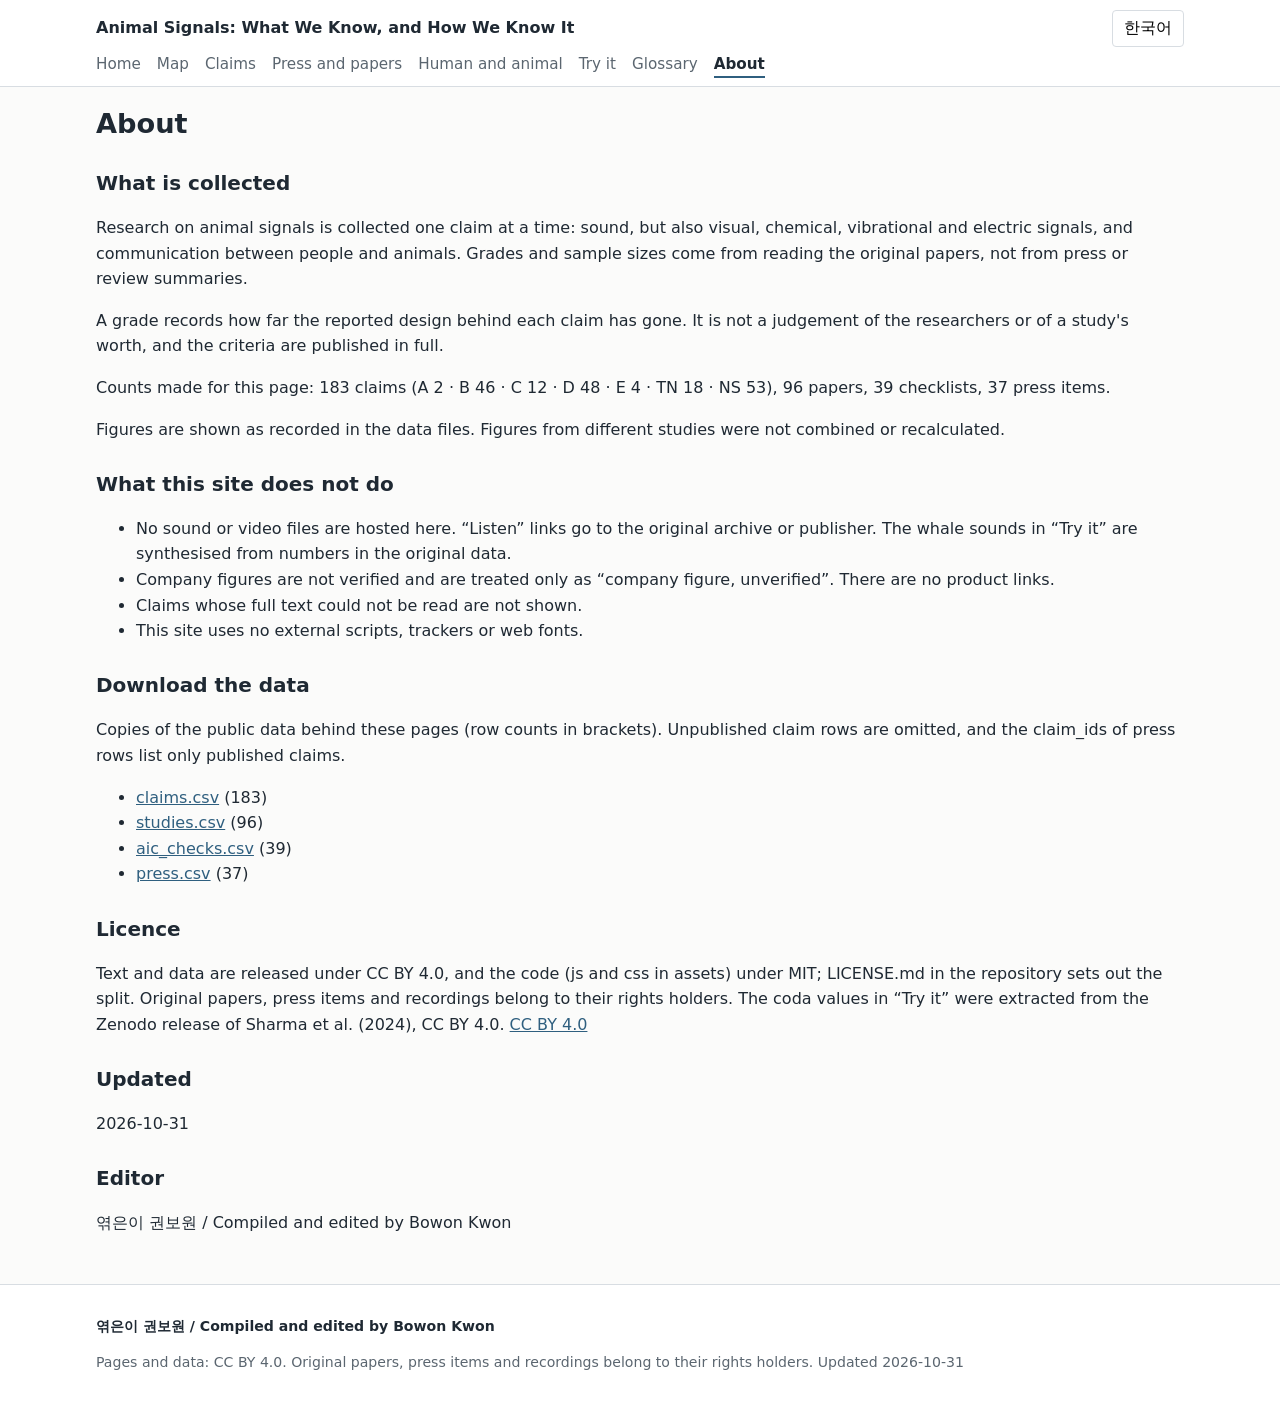
==== about.html @ 8795eed0 "Korean title: 동물의 신호, 어디까지 알았나 Co-Authored-By: Claude Fable 5.1 <noreply@anthropic.com>" ====
<!DOCTYPE html>
<html lang="ko" class="lang-ko">
<head>
<meta charset="utf-8">
<meta name="viewport" content="width=device-width, initial-scale=1">
<title>소개 / About | 동물의 신호, 어디까지 알았나</title>
<link rel="stylesheet" href="assets/site.css">
<script>(function(){var l;try{l=localStorage.getItem("as-lang")}catch(e){}if(l!=="ko"&&l!=="en"){l=(navigator.language||"").toLowerCase().indexOf("ko")===0?"ko":"en"}var d=document.documentElement;d.className="lang-"+l;d.lang=l;})();</script>

</head>
<body>
<header class="top">
<div class="wrap toprow">
<a class="brand" href="index.html"><span class="ko" lang="ko">동물의 신호, 어디까지 알았나</span><span class="en" lang="en">Animal Signals: What We Know, and How We Know It</span></a>
<button type="button" id="langbtn" class="langbtn" aria-label="Language / 언어"><span class="ko" lang="en">English</span><span class="en" lang="ko">한국어</span></button>
</div>
<nav class="wrap nav" aria-label="Site"><a href="index.html"><span class="ko" lang="ko">처음</span><span class="en" lang="en">Home</span></a><a href="map.html"><span class="ko" lang="ko">지도</span><span class="en" lang="en">Map</span></a><a href="claims.html"><span class="ko" lang="ko">주장 카드</span><span class="en" lang="en">Claims</span></a><a href="press.html"><span class="ko" lang="ko">보도와 논문, 나란히</span><span class="en" lang="en">Press and papers</span></a><a href="aic.html"><span class="ko" lang="ko">사람과 동물</span><span class="en" lang="en">Human and animal</span></a><a href="try.html"><span class="ko" lang="ko">직접 해 보기</span><span class="en" lang="en">Try it</span></a><a href="glossary.html"><span class="ko" lang="ko">용어</span><span class="en" lang="en">Glossary</span></a><a href="about.html" aria-current="page"><span class="ko" lang="ko">소개</span><span class="en" lang="en">About</span></a></nav>
</header>
<main class="wrap">
<h1><span class="ko" lang="ko">소개</span><span class="en" lang="en">About</span></h1>
<section><h2><span class="ko" lang="ko">무엇을 모았나</span><span class="en" lang="en">What is collected</span></h2>
<p><span class="ko" lang="ko">동물의 신호에 관한 연구를 주장 하나씩 나누어 모았다. 소리만이 아니라 시각, 화학, 진동, 전기 신호와 사람과 동물 사이의 소통도 다룬다. 등급과 표본 수는 원 논문을 읽고 매겼고, 보도나 리뷰의 요약으로 매기지 않았다.</span><span class="en" lang="en">Research on animal signals is collected one claim at a time: sound, but also visual, chemical, vibrational and electric signals, and communication between people and animals. Grades and sample sizes come from reading the original papers, not from press or review summaries.</span></p>
<p><span class="ko" lang="ko">등급은 주장마다 보고된 설계가 어디까지 왔는지를 적은 좌표다. 연구자나 연구의 가치에 대한 판단이 아니며, 매긴 기준은 전부 공개되어 있다.</span><span class="en" lang="en">A grade records how far the reported design behind each claim has gone. It is not a judgement of the researchers or of a study&#x27;s worth, and the criteria are published in full.</span></p>
<p><span class="ko" lang="ko">이 화면의 집계: 주장 183건(A 2 · B 46 · C 12 · D 48 · E 4 · TN 18 · NS 53), 문헌 96건, 점검표 39건, 보도 37건.</span><span class="en" lang="en">Counts made for this page: 183 claims (A 2 · B 46 · C 12 · D 48 · E 4 · TN 18 · NS 53), 96 papers, 39 checklists, 37 press items.</span></p>
<p><span class="ko" lang="ko">수치는 데이터 파일의 값을 그대로 보인다. 연구마다 다른 수치를 서로 합하거나 다시 계산하지 않았다.</span><span class="en" lang="en">Figures are shown as recorded in the data files. Figures from different studies were not combined or recalculated.</span></p></section>
<section><h2><span class="ko" lang="ko">하지 않은 것</span><span class="en" lang="en">What this site does not do</span></h2>
<ul>
<li><span class="ko" lang="ko">소리·영상 파일을 이 사이트에 올리지 않는다. 「들어 보기」는 원 아카이브나 출판사 페이지로 가는 링크다. 「직접 해 보기」의 고래 소리는 원 데이터의 수치로 만든 합성음이다.</span><span class="en" lang="en">No sound or video files are hosted here. “Listen” links go to the original archive or publisher. The whale sounds in “Try it” are synthesised from numbers in the original data.</span></li>
<li><span class="ko" lang="ko">회사가 발표한 수치는 검증하지 않았고, 「회사 발표, 미검증」으로만 다룬다. 제품 구매 링크를 두지 않는다.</span><span class="en" lang="en">Company figures are not verified and are treated only as “company figure, unverified”. There are no product links.</span></li>
<li><span class="ko" lang="ko">원문 본문을 읽지 못한 주장은 싣지 않았다.</span><span class="en" lang="en">Claims whose full text could not be read are not shown.</span></li>
<li><span class="ko" lang="ko">이 사이트는 외부 스크립트, 추적기, 외부 글꼴을 쓰지 않는다.</span><span class="en" lang="en">This site uses no external scripts, trackers or web fonts.</span></li>
</ul></section>
<section><h2><span class="ko" lang="ko">데이터 내려받기</span><span class="en" lang="en">Download the data</span></h2>
<p><span class="ko" lang="ko">화면을 만든 공개 데이터 사본이다(괄호 안은 행 수). 칸의 뜻은 용어 페이지와 같다. 공개하지 않은 주장 행은 빠져 있고, 보도 행의 짝(claim_ids)도 공개된 주장만 담는다.</span><span class="en" lang="en">Copies of the public data behind these pages (row counts in brackets). Unpublished claim rows are omitted, and the claim_ids of press rows list only published claims.</span></p>
<ul><li><a href="data/claims.csv" download>claims.csv</a> (183)</li><li><a href="data/studies.csv" download>studies.csv</a> (96)</li><li><a href="data/aic_checks.csv" download>aic_checks.csv</a> (39)</li><li><a href="data/press.csv" download>press.csv</a> (37)</li></ul></section>
<section><h2><span class="ko" lang="ko">라이선스</span><span class="en" lang="en">Licence</span></h2>
<p><span class="ko" lang="ko">글과 데이터는 CC BY 4.0, 코드(assets 의 js·css)는 MIT 로 공개한다. 구분은 저장소의 LICENSE.md 에 있다. 원 논문, 보도, 녹음의 권리는 각 권리자에게 있다. 「직접 해 보기」의 코다 데이터는 Sharma et al. (2024) 의 Zenodo 공개본(CC BY 4.0)에서 대표값을 추린 것이다.</span><span class="en" lang="en">Text and data are released under CC BY 4.0, and the code (js and css in assets) under MIT; LICENSE.md in the repository sets out the split. Original papers, press items and recordings belong to their rights holders. The coda values in “Try it” were extracted from the Zenodo release of Sharma et al. (2024), CC BY 4.0.</span>
<a href="https://creativecommons.org/licenses/by/4.0/" rel="noopener">CC BY 4.0</a></p></section>
<section><h2><span class="ko" lang="ko">갱신일</span><span class="en" lang="en">Updated</span></h2><p>2026-10-31</p></section>
<section><h2><span class="ko" lang="ko">엮은이</span><span class="en" lang="en">Editor</span></h2><p>엮은이 권보원 / Compiled and edited by Bowon Kwon</p></section>
</main>
<footer class="foot">
<div class="wrap">
<p class="credit">엮은이 권보원 / Compiled and edited by Bowon Kwon</p>
<p><span class="ko" lang="ko">화면과 데이터: CC BY 4.0. 원 논문·보도·녹음의 권리는 각 권리자에게 있다.</span><span class="en" lang="en">Pages and data: CC BY 4.0. Original papers, press items and recordings belong to their rights holders.</span>
<span class="ko" lang="ko">갱신일</span><span class="en" lang="en">Updated</span> 2026-10-31</p>
</div>
</footer>
<script src="assets/site.js"></script>
</body>
</html>
---- assets/site.css ----
:root{--ink:#1f2933;--muted:#5b6670;--line:#d8dde2;--bg:#fbfbfa;--card:#fff;--accent:#2f5f7f;
--gA:#1d4f73;--gB:#3c7aa6;--gC:#7fb0d3;--gD:#b9d5ea;--gE:#e6eff6;--gTN:#5f6368;--gNS:#d6d6d6}
*{box-sizing:border-box}
html{font-size:16px}
body{margin:0;color:var(--ink);background:var(--bg);line-height:1.6;
font-family:system-ui,-apple-system,"Segoe UI","Apple SD Gothic Neo","Malgun Gothic","Noto Sans KR","Noto Sans CJK KR",sans-serif;word-break:keep-all;overflow-wrap:anywhere}
html.lang-ko .en,html.lang-en .ko{display:none!important}
[hidden]{display:none!important}
.wrap{max-width:1120px;margin:0 auto;padding:0 1rem}
a{color:var(--accent)}
h1{font-size:1.7rem;line-height:1.3;margin:1.2rem 0 .6rem}
h2{font-size:1.25rem;margin:1.6rem 0 .5rem}
h3{font-size:1.05rem}
.top{background:#fff;border-bottom:1px solid var(--line)}
.toprow{display:flex;justify-content:space-between;align-items:center;gap:1rem;padding-top:.6rem}
.brand{font-weight:700;text-decoration:none;color:var(--ink)}
.langbtn{border:1px solid var(--line);background:#fff;border-radius:4px;padding:.3rem .7rem;cursor:pointer;font:inherit}
.nav{display:flex;flex-wrap:wrap;gap:.2rem 1rem;padding-bottom:.5rem;padding-top:.3rem}
.nav a{text-decoration:none;color:var(--muted);font-size:.95rem}
.nav a[aria-current=page]{color:var(--ink);font-weight:700;border-bottom:2px solid var(--accent)}
.lead{font-size:1.08rem}
.small{font-size:.88rem;color:var(--muted)}
.foot{border-top:1px solid var(--line);margin-top:3rem;padding:1rem 0;font-size:.88rem;color:var(--muted);background:#fff}
.credit{font-weight:600;color:var(--ink)}
.badge{display:inline-block;min-width:2.1em;text-align:center;font-weight:700;border-radius:3px;padding:0 .35em;font-size:.9rem;border:1px solid rgba(0,0,0,.15)}
.g-A{background:var(--gA);color:#fff}.g-B{background:var(--gB);color:#fff}.g-C{background:var(--gC);color:#102a3a}
.g-D{background:var(--gD);color:#102a3a}.g-E{background:var(--gE);color:#102a3a}
.g-TN{background:var(--gTN);color:#fff}
.g-NS{background:repeating-linear-gradient(135deg,#e4e4e4 0 5px,#cfcfcf 5px 10px);color:#222}
.gradeline{display:inline}
.gradelist{list-style:none;padding:0}.gradelist li{margin:.25rem 0}
.grid{display:grid;grid-template-columns:repeat(auto-fill,minmax(260px,1fr));gap:1rem}
.card{background:var(--card);border:1px solid var(--line);border-radius:6px;padding:.9rem 1rem;margin:0 0 1rem}
.chcard h2{margin:.1rem 0 .3rem;font-size:1.15rem}
.chcard .sep{display:inline-block;font-size:.8rem;border:1px solid var(--line);border-radius:3px;padding:0 .4rem;margin:0 0 .3rem}
.blurb{font-size:.92rem}
.rep{border-top:1px dashed var(--line);margin-top:.6rem;padding-top:.4rem;font-size:.92rem}
.rep p{margin:.25rem 0}
.bar{display:flex;height:12px;border:1px solid var(--line);border-radius:2px;overflow:hidden;background:#fff}
.bar .seg{display:block;height:100%}
.legend{font-size:.8rem;color:var(--muted);margin:.2rem 0}
.tablewrap{overflow-x:auto}
table.map{border-collapse:collapse;min-width:900px;font-size:.88rem}
.map th,.map td{border:1px solid var(--line);padding:.35rem;text-align:center}
.map th[scope=row]{text-align:left;white-space:nowrap;background:#fff}
.map thead th{background:#fff;font-weight:600}
.cell a{display:block;text-decoration:none;color:inherit}
.cell .cg{font-weight:700}
.cell.empty{background:#fff;color:#9aa3ab;font-size:.75rem;border-style:dotted}
.maplegend{list-style:none;padding:0;display:flex;flex-wrap:wrap;gap:.3rem 1.2rem;font-size:.85rem}
.cell-sw{display:inline-block;min-width:1.8em;text-align:center;border:1px solid var(--line);font-weight:700}
.cell-sw.empty{border-style:dotted;height:1.1em;vertical-align:middle}
.filters{display:flex;flex-wrap:wrap;gap:.5rem 1rem;background:#fff;border:1px solid var(--line);border-radius:6px;padding:.6rem .8rem;margin:.8rem 0}
.filters label{font-size:.88rem;display:flex;flex-direction:column}
.filters select,.filters input{font:inherit;font-size:.9rem;padding:.2rem;max-width:16rem}
.claim .meta,.aic .meta{font-size:.82rem;color:var(--muted);margin:0}
.cid{font-family:ui-monospace,Consolas,monospace}
.species{margin:.2rem 0}
.signal{margin:.1rem 0;font-size:.92rem}
.claimtext{margin:.5rem 0;font-size:1.05rem;line-height:1.5}
.cols{display:grid;grid-template-columns:1fr 1fr;gap:1rem}
.cols h4{margin:.4rem 0 .2rem;font-size:.95rem}
.cols ul{margin:.2rem 0;padding-left:1.1rem}
.facts{font-size:.9rem}
.raw{font-family:ui-monospace,Consolas,monospace;font-size:.85rem}
details{margin-top:.5rem;border-top:1px solid var(--line);padding-top:.4rem}
summary{cursor:pointer;color:var(--accent);font-size:.92rem}
.flag{display:inline-block;font-size:.78rem;border:1px solid var(--muted);border-radius:3px;padding:0 .35rem;font-family:ui-monospace,Consolas,monospace}
.flags,.refs{padding-left:1.1rem}
.role{font-size:.8rem;border:1px solid var(--line);border-radius:3px;padding:0 .3rem}
.note{font-size:.9rem;background:#f4f6f8;border-left:3px solid var(--line);padding:.3rem .6rem;margin:.3rem 0}
.sens{border-left:3px solid var(--gC);padding-left:.5rem}
.prow{display:grid;grid-template-columns:1fr 1fr 1fr;gap:1rem;background:#fff;border:1px solid var(--line);border-radius:6px;padding:.8rem 1rem;margin:0 0 1rem}
.prow h3{margin:0 0 .3rem}
.sentence{font-size:1.02rem;margin:.2rem 0;font-weight:600}
.tr{margin:.2rem 0}
.mid,.gaps{padding-left:1.1rem;margin:.2rem 0}
.mid li{margin-bottom:.5rem}
table.check{border-collapse:collapse;width:100%;font-size:.9rem}
.check th,.check td{border-top:1px solid var(--line);padding:.3rem .4rem;text-align:left;vertical-align:top}
.check th{font-weight:500;width:50%}
.check td.v{white-space:nowrap;width:9rem}
.sym{display:inline-block;width:1.2em;text-align:center;font-weight:700}
.aiclegend{list-style:none;padding:0;display:flex;flex-wrap:wrap;gap:.3rem 1.2rem;font-size:.88rem}
.gloss dt{font-weight:700;margin-top:.8rem}
.gloss dd{margin:.2rem 0 0 0}
.steps li{margin:.4rem 0}
.tryblock{background:#fff;border:1px solid var(--line);border-radius:6px;padding:.8rem 1rem;margin:.8rem 0}
.controls{display:flex;flex-wrap:wrap;gap:.5rem 1rem;align-items:center}
.controls button{font:inherit;padding:.3rem .8rem;border:1px solid var(--accent);background:#fff;color:var(--accent);border-radius:4px;cursor:pointer}
.controls button:disabled{opacity:.5;cursor:default}
canvas.kde,canvas.spec{width:100%;height:auto;border:1px solid var(--line);background:#fff}
.codasvg{width:100%;height:60px;border:1px solid var(--line);background:#fff}
.pending{color:var(--muted);border:1px dashed var(--line);padding:.8rem;border-radius:4px}
.credit2{font-size:.88rem}
.none{color:var(--muted)}
@media (max-width:760px){.cols,.prow{grid-template-columns:1fr}h1{font-size:1.4rem}}
@media print{.nav,.langbtn,.filters,.controls,#ccount,#pcount{display:none!important}
body{background:#fff}.card,.prow{break-inside:avoid;border-color:#999}
details>*{display:block}a{color:inherit}
.g-A,.g-B,.g-C,.g-D,.g-E,.g-TN,.g-NS{-webkit-print-color-adjust:exact;print-color-adjust:exact}}
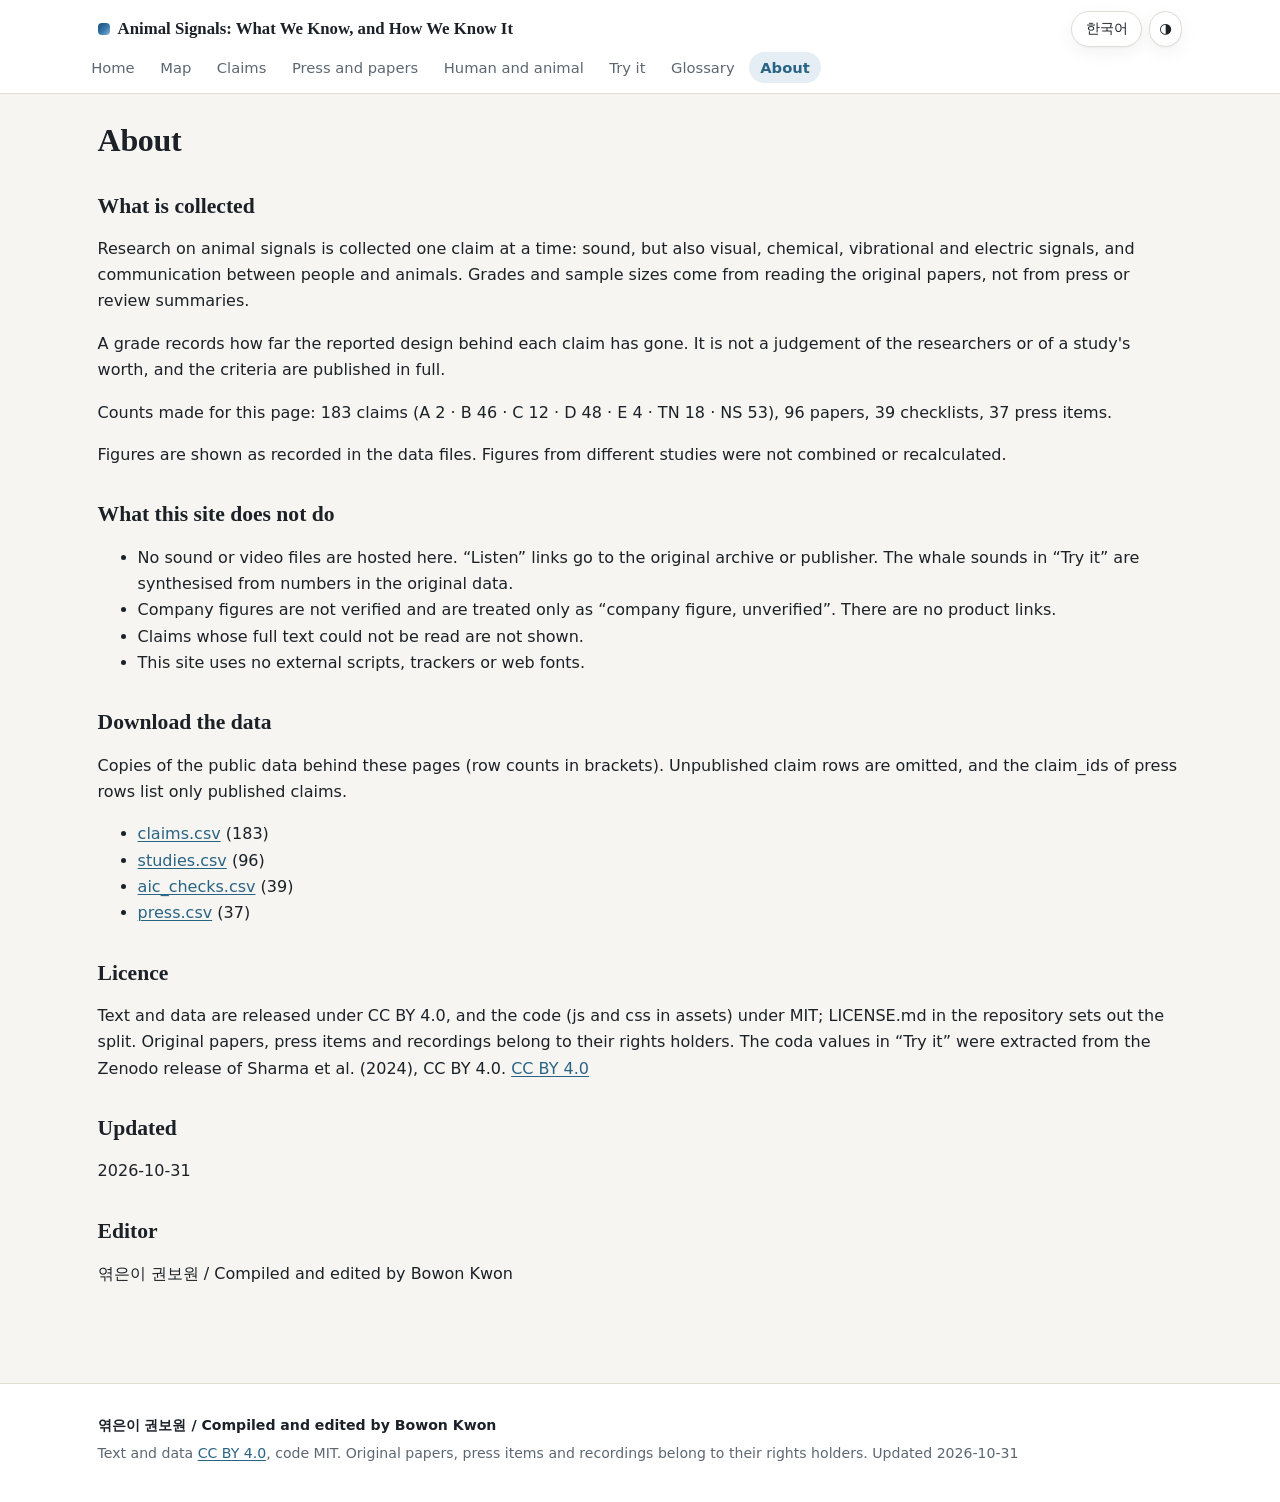
==== commit cfb14173: "Visual refresh: hero stats, sticky header, theme toggle, quieter map Serif display headings, grade-c" ====
--- a/about.html
+++ b/about.html
@@ -5,14 +5,15 @@
 <meta name="viewport" content="width=device-width, initial-scale=1">
 <title>소개 / About | 동물의 신호, 어디까지 알았나</title>
 <link rel="stylesheet" href="assets/site.css">
-<script>(function(){var l;try{l=localStorage.getItem("as-lang")}catch(e){}if(l!=="ko"&&l!=="en"){l=(navigator.language||"").toLowerCase().indexOf("ko")===0?"ko":"en"}var d=document.documentElement;d.className="lang-"+l;d.lang=l;})();</script>
+<script>(function(){var th;try{th=localStorage.getItem("as-theme")}catch(e){}if(th==="light"||th==="dark"){document.documentElement.setAttribute("data-theme",th)}var l;try{l=localStorage.getItem("as-lang")}catch(e){}if(l!=="ko"&&l!=="en"){l=(navigator.language||"").toLowerCase().indexOf("ko")===0?"ko":"en"}var d=document.documentElement;d.className="lang-"+l;d.lang=l;})();</script>
 
 </head>
 <body>
 <header class="top">
 <div class="wrap toprow">
 <a class="brand" href="index.html"><span class="ko" lang="ko">동물의 신호, 어디까지 알았나</span><span class="en" lang="en">Animal Signals: What We Know, and How We Know It</span></a>
-<button type="button" id="langbtn" class="langbtn" aria-label="Language / 언어"><span class="ko" lang="en">English</span><span class="en" lang="ko">한국어</span></button>
+<div class="btns"><button type="button" id="langbtn" class="langbtn" aria-label="Language / 언어"><span class="ko" lang="en">English</span><span class="en" lang="ko">한국어</span></button>
+<button type="button" id="themebtn" class="langbtn themebtn" aria-label="밝게/어둡게 / Light or dark" title="밝게/어둡게 · Light/dark">&#9681;</button></div>
 </div>
 <nav class="wrap nav" aria-label="Site"><a href="index.html"><span class="ko" lang="ko">처음</span><span class="en" lang="en">Home</span></a><a href="map.html"><span class="ko" lang="ko">지도</span><span class="en" lang="en">Map</span></a><a href="claims.html"><span class="ko" lang="ko">주장 카드</span><span class="en" lang="en">Claims</span></a><a href="press.html"><span class="ko" lang="ko">보도와 논문, 나란히</span><span class="en" lang="en">Press and papers</span></a><a href="aic.html"><span class="ko" lang="ko">사람과 동물</span><span class="en" lang="en">Human and animal</span></a><a href="try.html"><span class="ko" lang="ko">직접 해 보기</span><span class="en" lang="en">Try it</span></a><a href="glossary.html"><span class="ko" lang="ko">용어</span><span class="en" lang="en">Glossary</span></a><a href="about.html" aria-current="page"><span class="ko" lang="ko">소개</span><span class="en" lang="en">About</span></a></nav>
 </header>
@@ -42,7 +43,7 @@
 <footer class="foot">
 <div class="wrap">
 <p class="credit">엮은이 권보원 / Compiled and edited by Bowon Kwon</p>
-<p><span class="ko" lang="ko">화면과 데이터: CC BY 4.0. 원 논문·보도·녹음의 권리는 각 권리자에게 있다.</span><span class="en" lang="en">Pages and data: CC BY 4.0. Original papers, press items and recordings belong to their rights holders.</span>
+<p><span class="ko" lang="ko">글과 데이터 <a href="https://creativecommons.org/licenses/by/4.0/" rel="noopener">CC BY 4.0</a>, 코드 MIT. 원 논문·보도·녹음의 권리는 각 권리자에게 있다.</span><span class="en" lang="en">Text and data <a href="https://creativecommons.org/licenses/by/4.0/" rel="noopener">CC BY 4.0</a>, code MIT. Original papers, press items and recordings belong to their rights holders.</span>
 <span class="ko" lang="ko">갱신일</span><span class="en" lang="en">Updated</span> 2026-10-31</p>
 </div>
 </footer>
--- a/assets/site.css
+++ b/assets/site.css
@@ -1,101 +1,150 @@
-:root{--ink:#1f2933;--muted:#5b6670;--line:#d8dde2;--bg:#fbfbfa;--card:#fff;--accent:#2f5f7f;
---gA:#1d4f73;--gB:#3c7aa6;--gC:#7fb0d3;--gD:#b9d5ea;--gE:#e6eff6;--gTN:#5f6368;--gNS:#d6d6d6}
+:root{--bg:#f6f5f1;--bg2:#edebe5;--card:#ffffff;--ink:#1b2127;--muted:#5d6771;--faint:#9aa3ab;--line:#e0ddd5;--line2:#ebe8e1;
+--accent:#2a6485;--accent-tint:#e4eef4;--warm:#b07a3a;
+--gA:#1b4b74;--gB:#3878ad;--gC:#8dbbd8;--gD:#c9dded;--gE:#eaf1f7;--gTN:#596069;--gNS:#d9d9d9;
+--radius:12px;--shadow:0 1px 2px rgba(20,24,30,.04),0 6px 18px rgba(20,24,30,.05);--shadow2:0 2px 4px rgba(20,24,30,.06),0 12px 28px rgba(20,24,30,.09);
+--display:"Noto Serif KR","Source Serif 4",Georgia,"Times New Roman",serif}
+@media (prefers-color-scheme:dark){:root:not([data-theme=light]){--bg:#1a1c1f;--bg2:#222427;--card:#232529;--ink:#eae8e3;--muted:#b0aea8;--faint:#7c7f84;--line:#34373d;--line2:#2c2f34;
+--accent:#7fa8cf;--accent-tint:#263644;--warm:#d1a35f;--gC:#4f86ad;--gD:#2f5876;--gE:#2a3a48;--gTN:#8a9099;--gNS:#4a4d52;
+--shadow:0 1px 2px rgba(0,0,0,.3),0 6px 18px rgba(0,0,0,.25);--shadow2:0 2px 4px rgba(0,0,0,.35),0 12px 28px rgba(0,0,0,.4)}
+.g-C,.g-D,.g-E{color:#eef3f8!important}.g-NS{background:repeating-linear-gradient(135deg,#4a4d52 0 5px,#3a3d42 5px 10px)!important;color:#eae8e3!important}
+.cell.g-C,.cell.g-D,.cell.g-E{color:#eef3f8}}
+:root[data-theme=dark]{--bg:#1a1c1f;--bg2:#222427;--card:#232529;--ink:#eae8e3;--muted:#b0aea8;--faint:#7c7f84;--line:#34373d;--line2:#2c2f34;
+--accent:#7fa8cf;--accent-tint:#263644;--warm:#d1a35f;--gC:#4f86ad;--gD:#2f5876;--gE:#2a3a48;--gTN:#8a9099;--gNS:#4a4d52;
+--shadow:0 1px 2px rgba(0,0,0,.3),0 6px 18px rgba(0,0,0,.25);--shadow2:0 2px 4px rgba(0,0,0,.35),0 12px 28px rgba(0,0,0,.4)}
+[data-theme=dark] .g-C,[data-theme=dark] .g-D,[data-theme=dark] .g-E{color:#eef3f8!important}[data-theme=dark] .g-NS{background:repeating-linear-gradient(135deg,#4a4d52 0 5px,#3a3d42 5px 10px)!important;color:#eae8e3!important}
+[data-theme=dark] .cell.g-C,[data-theme=dark] .cell.g-D,[data-theme=dark] .cell.g-E{color:#eef3f8}
 *{box-sizing:border-box}
-html{font-size:16px}
-body{margin:0;color:var(--ink);background:var(--bg);line-height:1.6;
-font-family:system-ui,-apple-system,"Segoe UI","Apple SD Gothic Neo","Malgun Gothic","Noto Sans KR","Noto Sans CJK KR",sans-serif;word-break:keep-all;overflow-wrap:anywhere}
+html{font-size:16px;scroll-behavior:smooth}
+body{margin:0;color:var(--ink);background:var(--bg);line-height:1.65;
+font-family:system-ui,-apple-system,"Segoe UI","Apple SD Gothic Neo","Malgun Gothic","Noto Sans KR","Noto Sans CJK KR",sans-serif;word-break:keep-all;overflow-wrap:anywhere;-webkit-font-smoothing:antialiased}
 html.lang-ko .en,html.lang-en .ko{display:none!important}
 [hidden]{display:none!important}
-.wrap{max-width:1120px;margin:0 auto;padding:0 1rem}
-a{color:var(--accent)}
-h1{font-size:1.7rem;line-height:1.3;margin:1.2rem 0 .6rem}
-h2{font-size:1.25rem;margin:1.6rem 0 .5rem}
+.sr{position:absolute;width:1px;height:1px;overflow:hidden;clip:rect(0 0 0 0);white-space:nowrap}
+.wrap{max-width:1120px;margin:0 auto;padding:0 1.1rem}
+a{color:var(--accent);text-decoration-thickness:1px;text-underline-offset:2px}
+a:hover{text-decoration-thickness:2px}
+h1{font-family:var(--display);font-weight:600;font-size:2rem;line-height:1.25;letter-spacing:-.01em;margin:1.6rem 0 .7rem}
+h2{font-family:var(--display);font-weight:600;font-size:1.35rem;line-height:1.3;margin:2rem 0 .6rem}
 h3{font-size:1.05rem}
-.top{background:#fff;border-bottom:1px solid var(--line)}
-.toprow{display:flex;justify-content:space-between;align-items:center;gap:1rem;padding-top:.6rem}
-.brand{font-weight:700;text-decoration:none;color:var(--ink)}
-.langbtn{border:1px solid var(--line);background:#fff;border-radius:4px;padding:.3rem .7rem;cursor:pointer;font:inherit}
-.nav{display:flex;flex-wrap:wrap;gap:.2rem 1rem;padding-bottom:.5rem;padding-top:.3rem}
-.nav a{text-decoration:none;color:var(--muted);font-size:.95rem}
-.nav a[aria-current=page]{color:var(--ink);font-weight:700;border-bottom:2px solid var(--accent)}
-.lead{font-size:1.08rem}
+h2+.small,h1+.lead{margin-top:.2rem}
+.top{position:sticky;top:0;z-index:20;background:color-mix(in srgb,var(--card) 90%,transparent);backdrop-filter:blur(10px);-webkit-backdrop-filter:blur(10px);border-bottom:1px solid var(--line)}
+@supports not (color-mix(in srgb,#fff,#000)){.top{background:var(--card)}}
+.toprow{display:flex;justify-content:space-between;align-items:center;gap:1rem;padding-top:.7rem}
+.brand{font-family:var(--display);font-weight:600;font-size:1.05rem;text-decoration:none;color:var(--ink);display:inline-flex;align-items:center;gap:.5rem}
+.brand::before{content:"";width:12px;height:12px;border-radius:4px;background:linear-gradient(135deg,var(--gA),var(--gB) 55%,var(--gC));flex:none}
+.langbtn{border:1px solid var(--line);background:var(--card);color:var(--ink);border-radius:999px;padding:.3rem .85rem;cursor:pointer;font:inherit;font-size:.9rem;box-shadow:var(--shadow);white-space:nowrap;flex:none}
+.langbtn:hover{border-color:var(--accent);color:var(--accent)}
+.btns{display:flex;gap:.4rem;align-items:center}
+.themebtn{width:2.1rem;padding:.3rem 0;text-align:center}
+.nav{display:flex;flex-wrap:wrap;gap:.15rem .2rem;padding:.35rem 0 .6rem}
+.nav a{text-decoration:none;color:var(--muted);font-size:.92rem;padding:.22rem .7rem;border-radius:999px;transition:background .15s,color .15s}
+.nav a:hover{background:var(--bg2);color:var(--ink)}
+.nav a[aria-current=page]{color:var(--accent);background:var(--accent-tint);font-weight:600}
+main.wrap{padding-bottom:2rem;min-width:0;overflow-x:clip}
+.lead{font-size:1.12rem;color:var(--ink);max-width:48rem}
 .small{font-size:.88rem;color:var(--muted)}
-.foot{border-top:1px solid var(--line);margin-top:3rem;padding:1rem 0;font-size:.88rem;color:var(--muted);background:#fff}
+.hero{padding:1.4rem 0 .4rem}
+.hero h1{font-size:clamp(2rem,4.2vw,2.7rem);margin:.6rem 0 .8rem}
+.hero .lead{font-size:1.18rem;line-height:1.6}
+.stats{display:grid;grid-template-columns:repeat(auto-fit,minmax(150px,1fr));gap:.7rem;margin:1.3rem 0 .4rem}
+.stats a,.stats div{display:flex;flex-direction:column;background:var(--card);border:1px solid var(--line);border-radius:var(--radius);padding:.8rem 1rem;text-decoration:none;color:inherit;box-shadow:var(--shadow);transition:transform .15s,box-shadow .15s}
+.stats a:hover{transform:translateY(-2px);box-shadow:var(--shadow2)}
+.stats .n{font-family:var(--display);font-size:1.9rem;font-weight:600;line-height:1.1;color:var(--accent);font-variant-numeric:tabular-nums}
+.stats small{color:var(--muted);font-size:.85rem;margin-top:.2rem}
+.foot{border-top:1px solid var(--line);margin-top:3rem;padding:1.6rem 0 2rem;font-size:.88rem;color:var(--muted);background:var(--card)}
+.foot p{margin:.3rem 0}
 .credit{font-weight:600;color:var(--ink)}
-.badge{display:inline-block;min-width:2.1em;text-align:center;font-weight:700;border-radius:3px;padding:0 .35em;font-size:.9rem;border:1px solid rgba(0,0,0,.15)}
+.badge{display:inline-block;min-width:2.3em;text-align:center;font-weight:700;border-radius:999px;padding:.05em .55em;font-size:.8rem;letter-spacing:.02em;line-height:1.55;vertical-align:middle}
 .g-A{background:var(--gA);color:#fff}.g-B{background:var(--gB);color:#fff}.g-C{background:var(--gC);color:#102a3a}
-.g-D{background:var(--gD);color:#102a3a}.g-E{background:var(--gE);color:#102a3a}
+.g-D{background:var(--gD);color:#102a3a}.g-E{background:var(--gE);color:#102a3a;box-shadow:inset 0 0 0 1px var(--line)}
 .g-TN{background:var(--gTN);color:#fff}
-.g-NS{background:repeating-linear-gradient(135deg,#e4e4e4 0 5px,#cfcfcf 5px 10px);color:#222}
+.g-NS{background:repeating-linear-gradient(135deg,#e6e6e6 0 5px,#d2d2d2 5px 10px);color:#222}
 .gradeline{display:inline}
-.gradelist{list-style:none;padding:0}.gradelist li{margin:.25rem 0}
+.gradelist{list-style:none;padding:0;display:grid;grid-template-columns:repeat(auto-fit,minmax(300px,1fr));gap:.3rem .9rem;margin:.6rem 0}
+.gradelist li{margin:.15rem 0;display:flex;align-items:center;gap:.5rem}
 .grid{display:grid;grid-template-columns:repeat(auto-fill,minmax(260px,1fr));gap:1rem}
-.card{background:var(--card);border:1px solid var(--line);border-radius:6px;padding:.9rem 1rem;margin:0 0 1rem}
-.chcard h2{margin:.1rem 0 .3rem;font-size:1.15rem}
-.chcard .sep{display:inline-block;font-size:.8rem;border:1px solid var(--line);border-radius:3px;padding:0 .4rem;margin:0 0 .3rem}
-.blurb{font-size:.92rem}
-.rep{border-top:1px dashed var(--line);margin-top:.6rem;padding-top:.4rem;font-size:.92rem}
+.card{background:var(--card);border:1px solid var(--line);border-radius:var(--radius);padding:1rem 1.15rem;margin:0 0 1rem;box-shadow:var(--shadow)}
+.chcard{display:flex;flex-direction:column;transition:transform .15s,box-shadow .15s}
+.chcard:hover{transform:translateY(-2px);box-shadow:var(--shadow2)}
+.chcard h2{margin:.1rem 0 .3rem;font-size:1.2rem}
+.chcard h2 a{text-decoration:none;color:var(--ink)}
+.chcard h2 a::after{content:" \2192";color:var(--accent);font-family:system-ui,sans-serif;font-weight:400}
+.chcard .sep{display:inline-block;font-size:.78rem;border:1px solid var(--line);border-radius:999px;padding:0 .55rem;margin:0 0 .3rem;color:var(--muted)}
+.blurb{font-size:.92rem;color:var(--muted)}
+.rep{border-top:1px dashed var(--line);margin-top:.6rem;padding-top:.5rem;font-size:.92rem}
 .rep p{margin:.25rem 0}
-.bar{display:flex;height:12px;border:1px solid var(--line);border-radius:2px;overflow:hidden;background:#fff}
+.bar{display:flex;height:10px;border-radius:999px;overflow:hidden;background:var(--bg2)}
 .bar .seg{display:block;height:100%}
-.legend{font-size:.8rem;color:var(--muted);margin:.2rem 0}
-.tablewrap{overflow-x:auto}
-table.map{border-collapse:collapse;min-width:900px;font-size:.88rem}
-.map th,.map td{border:1px solid var(--line);padding:.35rem;text-align:center}
-.map th[scope=row]{text-align:left;white-space:nowrap;background:#fff}
-.map thead th{background:#fff;font-weight:600}
+.legend{font-size:.8rem;color:var(--muted);margin:.25rem 0}
+.tablewrap{overflow-x:auto;max-width:100%;background:var(--card);border:1px solid var(--line);border-radius:var(--radius);padding:.6rem;box-shadow:var(--shadow)}
+table.map{border-collapse:separate;border-spacing:3px;min-width:860px;font-size:.88rem}
+.map th,.map td{padding:.38rem .3rem;text-align:center;border-radius:6px}
+.map th[scope=row]{text-align:left;white-space:nowrap;position:sticky;left:0;background:var(--card);font-weight:600;padding-right:.8rem}
+.map thead th{font-weight:600;color:var(--muted);font-size:.82rem;vertical-align:bottom}
 .cell a{display:block;text-decoration:none;color:inherit}
 .cell .cg{font-weight:700}
-.cell.empty{background:#fff;color:#9aa3ab;font-size:.75rem;border-style:dotted}
-.maplegend{list-style:none;padding:0;display:flex;flex-wrap:wrap;gap:.3rem 1.2rem;font-size:.85rem}
-.cell-sw{display:inline-block;min-width:1.8em;text-align:center;border:1px solid var(--line);font-weight:700}
-.cell-sw.empty{border-style:dotted;height:1.1em;vertical-align:middle}
-.filters{display:flex;flex-wrap:wrap;gap:.5rem 1rem;background:#fff;border:1px solid var(--line);border-radius:6px;padding:.6rem .8rem;margin:.8rem 0}
-.filters label{font-size:.88rem;display:flex;flex-direction:column}
-.filters select,.filters input{font:inherit;font-size:.9rem;padding:.2rem;max-width:16rem}
-.claim .meta,.aic .meta{font-size:.82rem;color:var(--muted);margin:0}
-.cid{font-family:ui-monospace,Consolas,monospace}
-.species{margin:.2rem 0}
-.signal{margin:.1rem 0;font-size:.92rem}
-.claimtext{margin:.5rem 0;font-size:1.05rem;line-height:1.5}
-.cols{display:grid;grid-template-columns:1fr 1fr;gap:1rem}
-.cols h4{margin:.4rem 0 .2rem;font-size:.95rem}
+.cell.empty{background:var(--bg2);color:var(--faint);font-size:.75rem}
+.cell.empty::before{content:"\00b7"}
+.maplegend{list-style:none;padding:0;display:flex;flex-wrap:wrap;gap:.35rem 1.1rem;font-size:.85rem;margin:.6rem 0 .9rem}
+.cell-sw{display:inline-block;min-width:1.9em;text-align:center;border-radius:6px;font-weight:700;font-size:.8rem;padding:.05em .4em}
+.cell-sw.empty{background:var(--bg2);height:1.3em;vertical-align:middle}
+.filters{display:flex;flex-wrap:wrap;gap:.5rem 1rem;background:var(--card);border:1px solid var(--line);border-radius:var(--radius);padding:.75rem 1rem;margin:.9rem 0;box-shadow:var(--shadow)}
+.filters label{font-size:.82rem;color:var(--muted);display:flex;flex-direction:column;gap:.15rem}
+.filters select,.filters input{font:inherit;font-size:.92rem;color:var(--ink);background:var(--bg);border:1px solid var(--line);border-radius:8px;padding:.3rem .5rem;max-width:16rem}
+.filters select:focus,.filters input:focus{outline:2px solid var(--accent);outline-offset:1px;border-color:var(--accent)}
+.claim{border-left:4px solid var(--line)}
+.claim[data-grade=A]{border-left-color:var(--gA)}.claim[data-grade=B]{border-left-color:var(--gB)}.claim[data-grade=C]{border-left-color:var(--gC)}
+.claim[data-grade=D]{border-left-color:var(--gD)}.claim[data-grade=E]{border-left-color:var(--gE)}.claim[data-grade=TN]{border-left-color:var(--gTN)}.claim[data-grade=NS]{border-left-color:var(--gNS)}
+.claim:target,.aic:target,.prow:target{box-shadow:0 0 0 3px var(--accent-tint),var(--shadow2)}
+.claim .meta,.aic .meta{font-size:.8rem;color:var(--muted);margin:0 0 .2rem}
+.cid{font-family:ui-monospace,Consolas,monospace;color:var(--accent)}
+.species{margin:.2rem 0;font-weight:600}
+.signal{margin:.1rem 0;font-size:.92rem;color:var(--muted)}
+.claimtext{margin:.55rem 0;font-size:1.08rem;line-height:1.55;font-weight:600}
+.cols{display:grid;grid-template-columns:1fr 1fr;gap:1.2rem;margin-top:.5rem}
+.cols h4{margin:.4rem 0 .2rem;font-size:.82rem;color:var(--muted);letter-spacing:.04em}
 .cols ul{margin:.2rem 0;padding-left:1.1rem}
 .facts{font-size:.9rem}
-.raw{font-family:ui-monospace,Consolas,monospace;font-size:.85rem}
-details{margin-top:.5rem;border-top:1px solid var(--line);padding-top:.4rem}
-summary{cursor:pointer;color:var(--accent);font-size:.92rem}
-.flag{display:inline-block;font-size:.78rem;border:1px solid var(--muted);border-radius:3px;padding:0 .35rem;font-family:ui-monospace,Consolas,monospace}
+.raw{font-family:ui-monospace,Consolas,monospace;font-size:.84rem}
+details{margin-top:.6rem;border-top:1px solid var(--line2);padding-top:.45rem}
+summary{cursor:pointer;color:var(--accent);font-size:.9rem}
+summary:hover{text-decoration:underline}
+.flag{display:inline-block;font-size:.76rem;border:1px solid var(--line);background:var(--bg2);border-radius:999px;padding:0 .5rem;font-family:ui-monospace,Consolas,monospace;color:var(--muted)}
 .flags,.refs{padding-left:1.1rem}
-.role{font-size:.8rem;border:1px solid var(--line);border-radius:3px;padding:0 .3rem}
-.note{font-size:.9rem;background:#f4f6f8;border-left:3px solid var(--line);padding:.3rem .6rem;margin:.3rem 0}
+.role{font-size:.78rem;border:1px solid var(--line);border-radius:999px;padding:0 .4rem;color:var(--muted)}
+.note{font-size:.9rem;background:var(--bg2);border-left:3px solid var(--line);padding:.35rem .7rem;margin:.3rem 0;border-radius:0 8px 8px 0}
 .sens{border-left:3px solid var(--gC);padding-left:.5rem}
-.prow{display:grid;grid-template-columns:1fr 1fr 1fr;gap:1rem;background:#fff;border:1px solid var(--line);border-radius:6px;padding:.8rem 1rem;margin:0 0 1rem}
-.prow h3{margin:0 0 .3rem}
-.sentence{font-size:1.02rem;margin:.2rem 0;font-weight:600}
+.prow{display:grid;grid-template-columns:1fr 1.2fr 1fr;gap:1.2rem;background:var(--card);border:1px solid var(--line);border-radius:var(--radius);padding:1rem 1.15rem;margin:0 0 1rem;box-shadow:var(--shadow)}
+.prow h3{margin:0 0 .4rem;font-size:.8rem;color:var(--muted);letter-spacing:.04em}
+.prow>div:not(:first-child){border-left:1px solid var(--line2);padding-left:1.2rem}
+.sentence{font-size:1.05rem;margin:.2rem 0;font-weight:600;line-height:1.5}
 .tr{margin:.2rem 0}
 .mid,.gaps{padding-left:1.1rem;margin:.2rem 0}
-.mid li{margin-bottom:.5rem}
+.mid li{margin-bottom:.55rem}
 table.check{border-collapse:collapse;width:100%;font-size:.9rem}
-.check th,.check td{border-top:1px solid var(--line);padding:.3rem .4rem;text-align:left;vertical-align:top}
+.check th,.check td{border-top:1px solid var(--line2);padding:.35rem .4rem;text-align:left;vertical-align:top}
 .check th{font-weight:500;width:50%}
 .check td.v{white-space:nowrap;width:9rem}
 .sym{display:inline-block;width:1.2em;text-align:center;font-weight:700}
 .aiclegend{list-style:none;padding:0;display:flex;flex-wrap:wrap;gap:.3rem 1.2rem;font-size:.88rem}
-.gloss dt{font-weight:700;margin-top:.8rem}
+.gloss dt{font-weight:700;margin-top:.9rem}
 .gloss dd{margin:.2rem 0 0 0}
-.steps li{margin:.4rem 0}
-.tryblock{background:#fff;border:1px solid var(--line);border-radius:6px;padding:.8rem 1rem;margin:.8rem 0}
+.steps li{margin:.45rem 0}
+.tryblock{background:var(--card);border:1px solid var(--line);border-radius:var(--radius);padding:1rem 1.15rem;margin:.9rem 0;box-shadow:var(--shadow)}
 .controls{display:flex;flex-wrap:wrap;gap:.5rem 1rem;align-items:center}
-.controls button{font:inherit;padding:.3rem .8rem;border:1px solid var(--accent);background:#fff;color:var(--accent);border-radius:4px;cursor:pointer}
+.controls button{font:inherit;padding:.35rem .9rem;border:1px solid var(--accent);background:var(--card);color:var(--accent);border-radius:999px;cursor:pointer}
+.controls button:hover{background:var(--accent);color:#fff}
 .controls button:disabled{opacity:.5;cursor:default}
-canvas.kde,canvas.spec{width:100%;height:auto;border:1px solid var(--line);background:#fff}
-.codasvg{width:100%;height:60px;border:1px solid var(--line);background:#fff}
-.pending{color:var(--muted);border:1px dashed var(--line);padding:.8rem;border-radius:4px}
+input[type=range]{accent-color:var(--accent)}
+canvas.kde,canvas.spec{width:100%;height:auto;border:1px solid var(--line);border-radius:8px;background:var(--card)}
+.codasvg{width:100%;height:60px;border:1px solid var(--line);border-radius:8px;background:var(--card)}
+.pending{color:var(--muted);border:1px dashed var(--line);padding:.8rem;border-radius:8px}
 .credit2{font-size:.88rem}
 .none{color:var(--muted)}
-@media (max-width:760px){.cols,.prow{grid-template-columns:1fr}h1{font-size:1.4rem}}
+@media (max-width:760px){.cols,.prow{grid-template-columns:1fr}.prow>div:not(:first-child){border-left:0;padding-left:0;border-top:1px solid var(--line2);padding-top:.6rem}
+h1{font-size:1.55rem}.hero h1{font-size:1.8rem}.hero .lead{font-size:1.05rem}.claimtext{font-size:1.02rem}.wrap{padding:0 .9rem}
+.brand{font-size:.95rem}.langbtn{padding:.25rem .6rem;font-size:.85rem}.btns{gap:.3rem}}
 @media print{.nav,.langbtn,.filters,.controls,#ccount,#pcount{display:none!important}
-body{background:#fff}.card,.prow{break-inside:avoid;border-color:#999}
+body{background:#fff}.top{position:static}.card,.prow{break-inside:avoid;border-color:#999;box-shadow:none}
 details>*{display:block}a{color:inherit}
 .g-A,.g-B,.g-C,.g-D,.g-E,.g-TN,.g-NS{-webkit-print-color-adjust:exact;print-color-adjust:exact}}
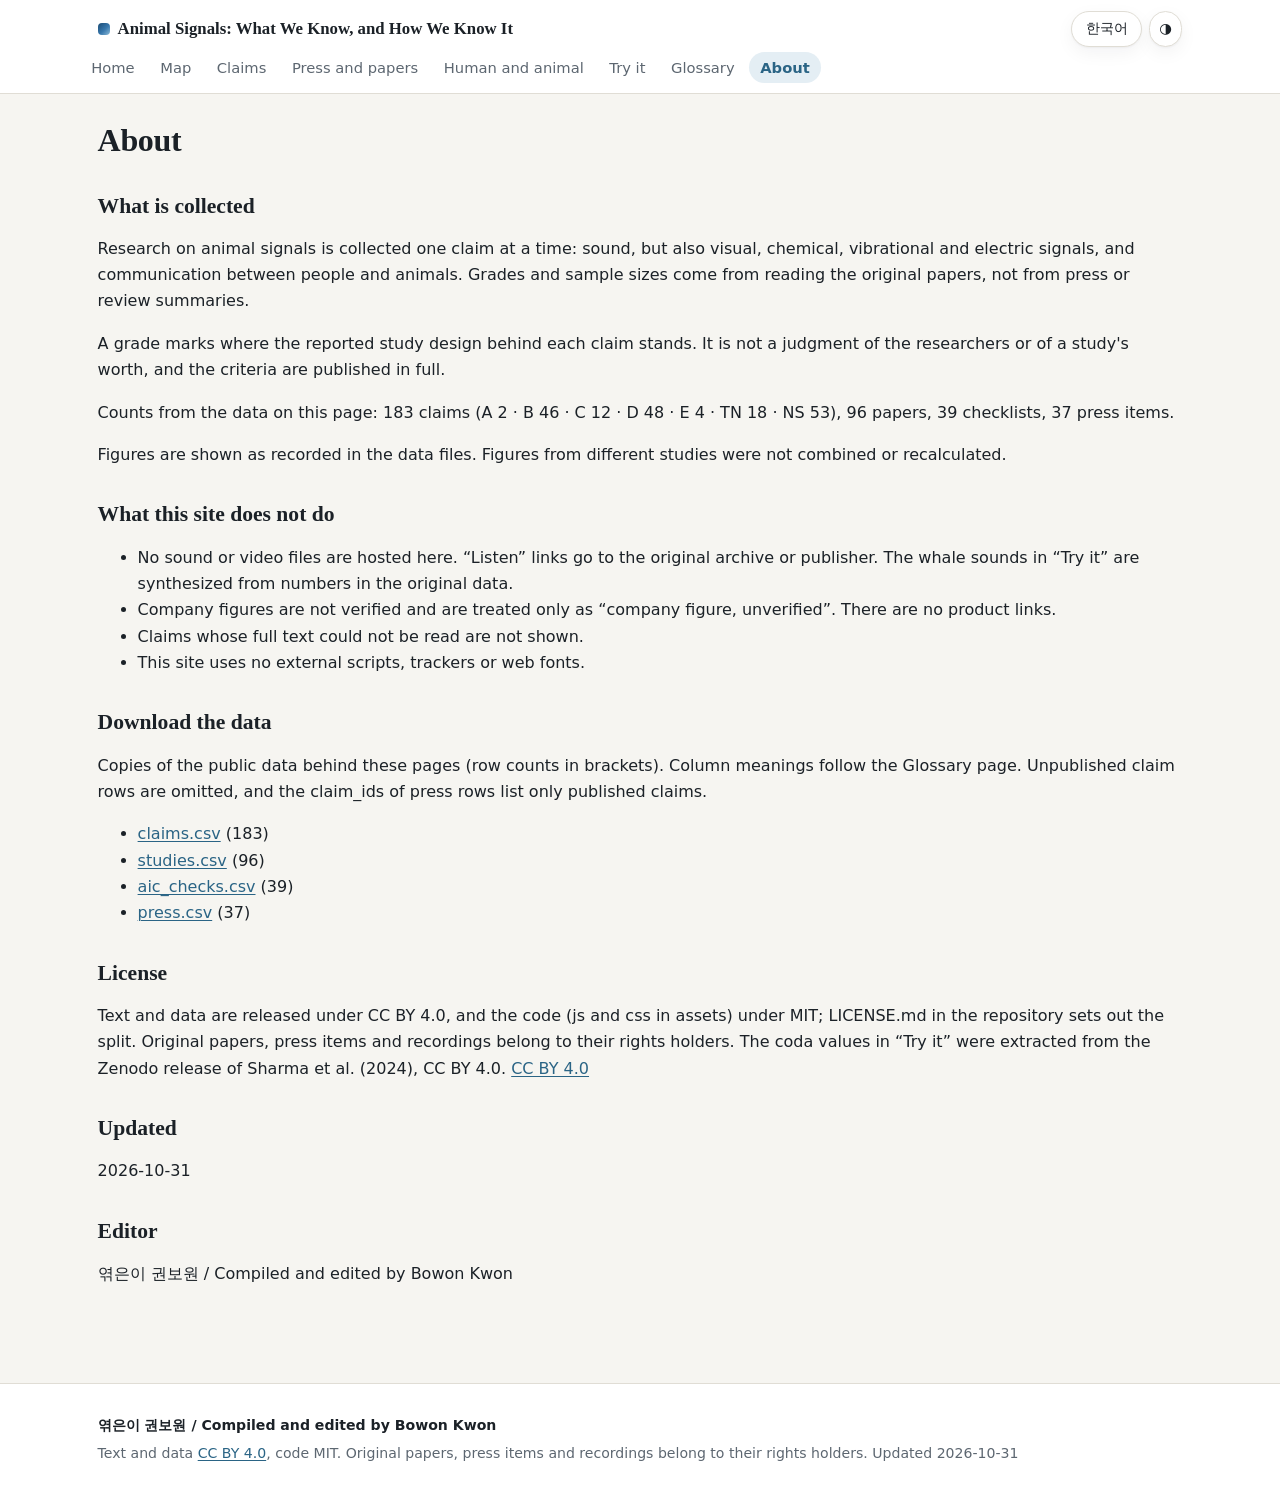
==== commit acff8454: "English pass: meaning fixes, US spelling, terminology, tab titles - Fix 13 English/Korean meaning mi" ====
--- a/about.html
+++ b/about.html
@@ -1,11 +1,11 @@
 <!DOCTYPE html>
-<html lang="ko" class="lang-ko">
+<html lang="ko" class="lang-ko" data-title-ko="소개 | 동물의 신호, 어디까지 알았나" data-title-en="About | Animal Signals">
 <head>
 <meta charset="utf-8">
 <meta name="viewport" content="width=device-width, initial-scale=1">
-<title>소개 / About | 동물의 신호, 어디까지 알았나</title>
+<title>소개 / About | 동물의 신호, 어디까지 알았나 / Animal Signals</title>
 <link rel="stylesheet" href="assets/site.css">
-<script>(function(){var th;try{th=localStorage.getItem("as-theme")}catch(e){}if(th==="light"||th==="dark"){document.documentElement.setAttribute("data-theme",th)}var l;try{l=localStorage.getItem("as-lang")}catch(e){}if(l!=="ko"&&l!=="en"){l=(navigator.language||"").toLowerCase().indexOf("ko")===0?"ko":"en"}var d=document.documentElement;d.className="lang-"+l;d.lang=l;})();</script>
+<script>(function(){var th;try{th=localStorage.getItem("as-theme")}catch(e){}if(th==="light"||th==="dark"){document.documentElement.setAttribute("data-theme",th)}var l;try{l=localStorage.getItem("as-lang")}catch(e){}if(l!=="ko"&&l!=="en"){l=(navigator.language||"").toLowerCase().indexOf("ko")===0?"ko":"en"}var d=document.documentElement;d.className="lang-"+l;d.lang=l;var tt=d.getAttribute("data-title-"+l);if(tt){document.title=tt}})();</script>
 
 </head>
 <body>
@@ -21,20 +21,20 @@
 <h1><span class="ko" lang="ko">소개</span><span class="en" lang="en">About</span></h1>
 <section><h2><span class="ko" lang="ko">무엇을 모았나</span><span class="en" lang="en">What is collected</span></h2>
 <p><span class="ko" lang="ko">동물의 신호에 관한 연구를 주장 하나씩 나누어 모았다. 소리만이 아니라 시각, 화학, 진동, 전기 신호와 사람과 동물 사이의 소통도 다룬다. 등급과 표본 수는 원 논문을 읽고 매겼고, 보도나 리뷰의 요약으로 매기지 않았다.</span><span class="en" lang="en">Research on animal signals is collected one claim at a time: sound, but also visual, chemical, vibrational and electric signals, and communication between people and animals. Grades and sample sizes come from reading the original papers, not from press or review summaries.</span></p>
-<p><span class="ko" lang="ko">등급은 주장마다 보고된 설계가 어디까지 왔는지를 적은 좌표다. 연구자나 연구의 가치에 대한 판단이 아니며, 매긴 기준은 전부 공개되어 있다.</span><span class="en" lang="en">A grade records how far the reported design behind each claim has gone. It is not a judgement of the researchers or of a study&#x27;s worth, and the criteria are published in full.</span></p>
-<p><span class="ko" lang="ko">이 화면의 집계: 주장 183건(A 2 · B 46 · C 12 · D 48 · E 4 · TN 18 · NS 53), 문헌 96건, 점검표 39건, 보도 37건.</span><span class="en" lang="en">Counts made for this page: 183 claims (A 2 · B 46 · C 12 · D 48 · E 4 · TN 18 · NS 53), 96 papers, 39 checklists, 37 press items.</span></p>
+<p><span class="ko" lang="ko">등급은 주장마다 보고된 설계가 어디까지 왔는지를 적은 좌표다. 연구자나 연구의 가치에 대한 판단이 아니며, 매긴 기준은 전부 공개되어 있다.</span><span class="en" lang="en">A grade marks where the reported study design behind each claim stands. It is not a judgment of the researchers or of a study&#x27;s worth, and the criteria are published in full.</span></p>
+<p><span class="ko" lang="ko">이 화면의 집계: 주장 183건(A 2 · B 46 · C 12 · D 48 · E 4 · TN 18 · NS 53), 문헌 96건, 점검표 39건, 보도 37건.</span><span class="en" lang="en">Counts from the data on this page: 183 claims (A 2 · B 46 · C 12 · D 48 · E 4 · TN 18 · NS 53), 96 papers, 39 checklists, 37 press items.</span></p>
 <p><span class="ko" lang="ko">수치는 데이터 파일의 값을 그대로 보인다. 연구마다 다른 수치를 서로 합하거나 다시 계산하지 않았다.</span><span class="en" lang="en">Figures are shown as recorded in the data files. Figures from different studies were not combined or recalculated.</span></p></section>
 <section><h2><span class="ko" lang="ko">하지 않은 것</span><span class="en" lang="en">What this site does not do</span></h2>
 <ul>
-<li><span class="ko" lang="ko">소리·영상 파일을 이 사이트에 올리지 않는다. 「들어 보기」는 원 아카이브나 출판사 페이지로 가는 링크다. 「직접 해 보기」의 고래 소리는 원 데이터의 수치로 만든 합성음이다.</span><span class="en" lang="en">No sound or video files are hosted here. “Listen” links go to the original archive or publisher. The whale sounds in “Try it” are synthesised from numbers in the original data.</span></li>
+<li><span class="ko" lang="ko">소리·영상 파일을 이 사이트에 올리지 않는다. 「들어 보기」는 원 아카이브나 출판사 페이지로 가는 링크다. 「직접 해 보기」의 고래 소리는 원 데이터의 수치로 만든 합성음이다.</span><span class="en" lang="en">No sound or video files are hosted here. “Listen” links go to the original archive or publisher. The whale sounds in “Try it” are synthesized from numbers in the original data.</span></li>
 <li><span class="ko" lang="ko">회사가 발표한 수치는 검증하지 않았고, 「회사 발표, 미검증」으로만 다룬다. 제품 구매 링크를 두지 않는다.</span><span class="en" lang="en">Company figures are not verified and are treated only as “company figure, unverified”. There are no product links.</span></li>
 <li><span class="ko" lang="ko">원문 본문을 읽지 못한 주장은 싣지 않았다.</span><span class="en" lang="en">Claims whose full text could not be read are not shown.</span></li>
 <li><span class="ko" lang="ko">이 사이트는 외부 스크립트, 추적기, 외부 글꼴을 쓰지 않는다.</span><span class="en" lang="en">This site uses no external scripts, trackers or web fonts.</span></li>
 </ul></section>
 <section><h2><span class="ko" lang="ko">데이터 내려받기</span><span class="en" lang="en">Download the data</span></h2>
-<p><span class="ko" lang="ko">화면을 만든 공개 데이터 사본이다(괄호 안은 행 수). 칸의 뜻은 용어 페이지와 같다. 공개하지 않은 주장 행은 빠져 있고, 보도 행의 짝(claim_ids)도 공개된 주장만 담는다.</span><span class="en" lang="en">Copies of the public data behind these pages (row counts in brackets). Unpublished claim rows are omitted, and the claim_ids of press rows list only published claims.</span></p>
+<p><span class="ko" lang="ko">화면을 만든 공개 데이터 사본이다(괄호 안은 행 수). 칸의 뜻은 용어 페이지와 같다. 공개하지 않은 주장 행은 빠져 있고, 보도 행의 짝(claim_ids)도 공개된 주장만 담는다.</span><span class="en" lang="en">Copies of the public data behind these pages (row counts in brackets). Column meanings follow the Glossary page. Unpublished claim rows are omitted, and the claim_ids of press rows list only published claims.</span></p>
 <ul><li><a href="data/claims.csv" download>claims.csv</a> (183)</li><li><a href="data/studies.csv" download>studies.csv</a> (96)</li><li><a href="data/aic_checks.csv" download>aic_checks.csv</a> (39)</li><li><a href="data/press.csv" download>press.csv</a> (37)</li></ul></section>
-<section><h2><span class="ko" lang="ko">라이선스</span><span class="en" lang="en">Licence</span></h2>
+<section><h2><span class="ko" lang="ko">라이선스</span><span class="en" lang="en">License</span></h2>
 <p><span class="ko" lang="ko">글과 데이터는 CC BY 4.0, 코드(assets 의 js·css)는 MIT 로 공개한다. 구분은 저장소의 LICENSE.md 에 있다. 원 논문, 보도, 녹음의 권리는 각 권리자에게 있다. 「직접 해 보기」의 코다 데이터는 Sharma et al. (2024) 의 Zenodo 공개본(CC BY 4.0)에서 대표값을 추린 것이다.</span><span class="en" lang="en">Text and data are released under CC BY 4.0, and the code (js and css in assets) under MIT; LICENSE.md in the repository sets out the split. Original papers, press items and recordings belong to their rights holders. The coda values in “Try it” were extracted from the Zenodo release of Sharma et al. (2024), CC BY 4.0.</span>
 <a href="https://creativecommons.org/licenses/by/4.0/" rel="noopener">CC BY 4.0</a></p></section>
 <section><h2><span class="ko" lang="ko">갱신일</span><span class="en" lang="en">Updated</span></h2><p>2026-10-31</p></section>
--- a/assets/site.css
+++ b/assets/site.css
@@ -40,7 +40,8 @@
 .nav a{text-decoration:none;color:var(--muted);font-size:.92rem;padding:.22rem .7rem;border-radius:999px;transition:background .15s,color .15s}
 .nav a:hover{background:var(--bg2);color:var(--ink)}
 .nav a[aria-current=page]{color:var(--accent);background:var(--accent-tint);font-weight:600}
-main.wrap{padding-bottom:2rem;min-width:0;overflow-x:clip}
+main.wrap{padding-bottom:2rem;min-width:0;overflow-x:hidden;overflow-x:clip}
+.srcp{margin:1em 0}
 .lead{font-size:1.12rem;color:var(--ink);max-width:48rem}
 .small{font-size:.88rem;color:var(--muted)}
 .hero{padding:1.4rem 0 .4rem}
@@ -76,7 +77,7 @@
 .bar{display:flex;height:10px;border-radius:999px;overflow:hidden;background:var(--bg2)}
 .bar .seg{display:block;height:100%}
 .legend{font-size:.8rem;color:var(--muted);margin:.25rem 0}
-.tablewrap{overflow-x:auto;max-width:100%;background:var(--card);border:1px solid var(--line);border-radius:var(--radius);padding:.6rem;box-shadow:var(--shadow)}
+.tablewrap{position:relative;overflow-x:auto;max-width:100%;background:var(--card);border:1px solid var(--line);border-radius:var(--radius);padding:.6rem;box-shadow:var(--shadow)}
 table.map{border-collapse:separate;border-spacing:3px;min-width:860px;font-size:.88rem}
 .map th,.map td{padding:.38rem .3rem;text-align:center;border-radius:6px}
 .map th[scope=row]{text-align:left;white-space:nowrap;position:sticky;left:0;background:var(--card);font-weight:600;padding-right:.8rem}
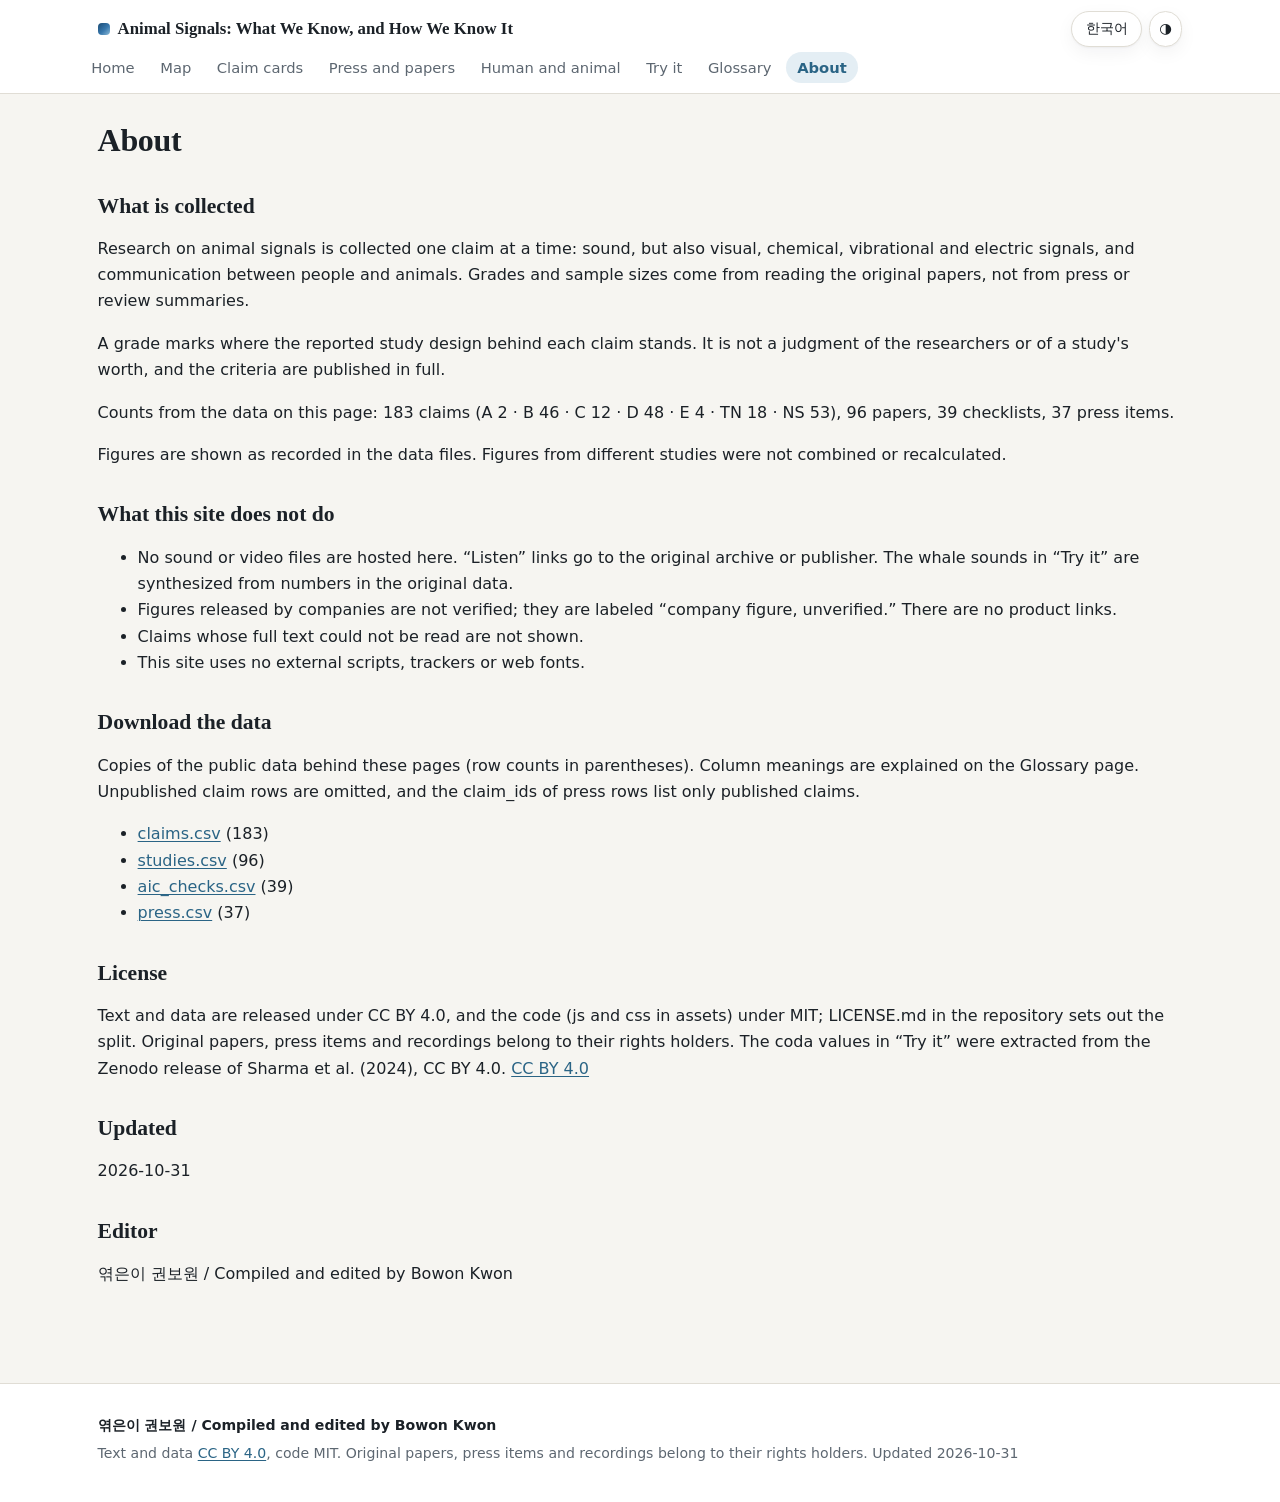
==== commit 7a48029e: "Apply review of the public site: wording, quotation marks, accessibility - US English fixes in About" ====
--- a/about.html
+++ b/about.html
@@ -1,52 +1,52 @@
-<!DOCTYPE html>
-<html lang="ko" class="lang-ko" data-title-ko="소개 | 동물의 신호, 어디까지 알았나" data-title-en="About | Animal Signals">
-<head>
-<meta charset="utf-8">
-<meta name="viewport" content="width=device-width, initial-scale=1">
-<title>소개 / About | 동물의 신호, 어디까지 알았나 / Animal Signals</title>
-<link rel="stylesheet" href="assets/site.css">
-<script>(function(){var th;try{th=localStorage.getItem("as-theme")}catch(e){}if(th==="light"||th==="dark"){document.documentElement.setAttribute("data-theme",th)}var l;try{l=localStorage.getItem("as-lang")}catch(e){}if(l!=="ko"&&l!=="en"){l=(navigator.language||"").toLowerCase().indexOf("ko")===0?"ko":"en"}var d=document.documentElement;d.className="lang-"+l;d.lang=l;var tt=d.getAttribute("data-title-"+l);if(tt){document.title=tt}})();</script>
-
-</head>
-<body>
-<header class="top">
-<div class="wrap toprow">
-<a class="brand" href="index.html"><span class="ko" lang="ko">동물의 신호, 어디까지 알았나</span><span class="en" lang="en">Animal Signals: What We Know, and How We Know It</span></a>
-<div class="btns"><button type="button" id="langbtn" class="langbtn" aria-label="Language / 언어"><span class="ko" lang="en">English</span><span class="en" lang="ko">한국어</span></button>
-<button type="button" id="themebtn" class="langbtn themebtn" aria-label="밝게/어둡게 / Light or dark" title="밝게/어둡게 · Light/dark">&#9681;</button></div>
-</div>
-<nav class="wrap nav" aria-label="Site"><a href="index.html"><span class="ko" lang="ko">처음</span><span class="en" lang="en">Home</span></a><a href="map.html"><span class="ko" lang="ko">지도</span><span class="en" lang="en">Map</span></a><a href="claims.html"><span class="ko" lang="ko">주장 카드</span><span class="en" lang="en">Claims</span></a><a href="press.html"><span class="ko" lang="ko">보도와 논문, 나란히</span><span class="en" lang="en">Press and papers</span></a><a href="aic.html"><span class="ko" lang="ko">사람과 동물</span><span class="en" lang="en">Human and animal</span></a><a href="try.html"><span class="ko" lang="ko">직접 해 보기</span><span class="en" lang="en">Try it</span></a><a href="glossary.html"><span class="ko" lang="ko">용어</span><span class="en" lang="en">Glossary</span></a><a href="about.html" aria-current="page"><span class="ko" lang="ko">소개</span><span class="en" lang="en">About</span></a></nav>
-</header>
-<main class="wrap">
-<h1><span class="ko" lang="ko">소개</span><span class="en" lang="en">About</span></h1>
-<section><h2><span class="ko" lang="ko">무엇을 모았나</span><span class="en" lang="en">What is collected</span></h2>
-<p><span class="ko" lang="ko">동물의 신호에 관한 연구를 주장 하나씩 나누어 모았다. 소리만이 아니라 시각, 화학, 진동, 전기 신호와 사람과 동물 사이의 소통도 다룬다. 등급과 표본 수는 원 논문을 읽고 매겼고, 보도나 리뷰의 요약으로 매기지 않았다.</span><span class="en" lang="en">Research on animal signals is collected one claim at a time: sound, but also visual, chemical, vibrational and electric signals, and communication between people and animals. Grades and sample sizes come from reading the original papers, not from press or review summaries.</span></p>
-<p><span class="ko" lang="ko">등급은 주장마다 보고된 설계가 어디까지 왔는지를 적은 좌표다. 연구자나 연구의 가치에 대한 판단이 아니며, 매긴 기준은 전부 공개되어 있다.</span><span class="en" lang="en">A grade marks where the reported study design behind each claim stands. It is not a judgment of the researchers or of a study&#x27;s worth, and the criteria are published in full.</span></p>
-<p><span class="ko" lang="ko">이 화면의 집계: 주장 183건(A 2 · B 46 · C 12 · D 48 · E 4 · TN 18 · NS 53), 문헌 96건, 점검표 39건, 보도 37건.</span><span class="en" lang="en">Counts from the data on this page: 183 claims (A 2 · B 46 · C 12 · D 48 · E 4 · TN 18 · NS 53), 96 papers, 39 checklists, 37 press items.</span></p>
-<p><span class="ko" lang="ko">수치는 데이터 파일의 값을 그대로 보인다. 연구마다 다른 수치를 서로 합하거나 다시 계산하지 않았다.</span><span class="en" lang="en">Figures are shown as recorded in the data files. Figures from different studies were not combined or recalculated.</span></p></section>
-<section><h2><span class="ko" lang="ko">하지 않은 것</span><span class="en" lang="en">What this site does not do</span></h2>
-<ul>
-<li><span class="ko" lang="ko">소리·영상 파일을 이 사이트에 올리지 않는다. 「들어 보기」는 원 아카이브나 출판사 페이지로 가는 링크다. 「직접 해 보기」의 고래 소리는 원 데이터의 수치로 만든 합성음이다.</span><span class="en" lang="en">No sound or video files are hosted here. “Listen” links go to the original archive or publisher. The whale sounds in “Try it” are synthesized from numbers in the original data.</span></li>
-<li><span class="ko" lang="ko">회사가 발표한 수치는 검증하지 않았고, 「회사 발표, 미검증」으로만 다룬다. 제품 구매 링크를 두지 않는다.</span><span class="en" lang="en">Company figures are not verified and are treated only as “company figure, unverified”. There are no product links.</span></li>
-<li><span class="ko" lang="ko">원문 본문을 읽지 못한 주장은 싣지 않았다.</span><span class="en" lang="en">Claims whose full text could not be read are not shown.</span></li>
-<li><span class="ko" lang="ko">이 사이트는 외부 스크립트, 추적기, 외부 글꼴을 쓰지 않는다.</span><span class="en" lang="en">This site uses no external scripts, trackers or web fonts.</span></li>
-</ul></section>
-<section><h2><span class="ko" lang="ko">데이터 내려받기</span><span class="en" lang="en">Download the data</span></h2>
-<p><span class="ko" lang="ko">화면을 만든 공개 데이터 사본이다(괄호 안은 행 수). 칸의 뜻은 용어 페이지와 같다. 공개하지 않은 주장 행은 빠져 있고, 보도 행의 짝(claim_ids)도 공개된 주장만 담는다.</span><span class="en" lang="en">Copies of the public data behind these pages (row counts in brackets). Column meanings follow the Glossary page. Unpublished claim rows are omitted, and the claim_ids of press rows list only published claims.</span></p>
-<ul><li><a href="data/claims.csv" download>claims.csv</a> (183)</li><li><a href="data/studies.csv" download>studies.csv</a> (96)</li><li><a href="data/aic_checks.csv" download>aic_checks.csv</a> (39)</li><li><a href="data/press.csv" download>press.csv</a> (37)</li></ul></section>
-<section><h2><span class="ko" lang="ko">라이선스</span><span class="en" lang="en">License</span></h2>
-<p><span class="ko" lang="ko">글과 데이터는 CC BY 4.0, 코드(assets 의 js·css)는 MIT 로 공개한다. 구분은 저장소의 LICENSE.md 에 있다. 원 논문, 보도, 녹음의 권리는 각 권리자에게 있다. 「직접 해 보기」의 코다 데이터는 Sharma et al. (2024) 의 Zenodo 공개본(CC BY 4.0)에서 대표값을 추린 것이다.</span><span class="en" lang="en">Text and data are released under CC BY 4.0, and the code (js and css in assets) under MIT; LICENSE.md in the repository sets out the split. Original papers, press items and recordings belong to their rights holders. The coda values in “Try it” were extracted from the Zenodo release of Sharma et al. (2024), CC BY 4.0.</span>
-<a href="https://creativecommons.org/licenses/by/4.0/" rel="noopener">CC BY 4.0</a></p></section>
-<section><h2><span class="ko" lang="ko">갱신일</span><span class="en" lang="en">Updated</span></h2><p>2026-10-31</p></section>
-<section><h2><span class="ko" lang="ko">엮은이</span><span class="en" lang="en">Editor</span></h2><p>엮은이 권보원 / Compiled and edited by Bowon Kwon</p></section>
-</main>
-<footer class="foot">
-<div class="wrap">
-<p class="credit">엮은이 권보원 / Compiled and edited by Bowon Kwon</p>
-<p><span class="ko" lang="ko">글과 데이터 <a href="https://creativecommons.org/licenses/by/4.0/" rel="noopener">CC BY 4.0</a>, 코드 MIT. 원 논문·보도·녹음의 권리는 각 권리자에게 있다.</span><span class="en" lang="en">Text and data <a href="https://creativecommons.org/licenses/by/4.0/" rel="noopener">CC BY 4.0</a>, code MIT. Original papers, press items and recordings belong to their rights holders.</span>
-<span class="ko" lang="ko">갱신일</span><span class="en" lang="en">Updated</span> 2026-10-31</p>
-</div>
-</footer>
-<script src="assets/site.js"></script>
-</body>
-</html>
+<!DOCTYPE html>
+<html lang="ko" class="lang-ko" data-title-ko="소개 | 동물의 신호, 어디까지 알았나" data-title-en="About | Animal Signals">
+<head>
+<meta charset="utf-8">
+<meta name="viewport" content="width=device-width, initial-scale=1">
+<title>소개 / About | 동물의 신호, 어디까지 알았나 / Animal Signals</title>
+<link rel="stylesheet" href="assets/site.css">
+<script>(function(){var th;try{th=localStorage.getItem("as-theme")}catch(e){}if(th==="light"||th==="dark"){document.documentElement.setAttribute("data-theme",th)}var l;try{l=localStorage.getItem("as-lang")}catch(e){}if(l!=="ko"&&l!=="en"){l=(navigator.language||"").toLowerCase().indexOf("ko")===0?"ko":"en"}var d=document.documentElement;d.className="lang-"+l;d.lang=l;var tt=d.getAttribute("data-title-"+l);if(tt){document.title=tt}})();</script>
+
+</head>
+<body>
+<header class="top">
+<div class="wrap toprow">
+<a class="brand" href="index.html"><span class="ko" lang="ko">동물의 신호, 어디까지 알았나</span><span class="en" lang="en">Animal Signals: What We Know, and How We Know It</span></a>
+<div class="btns"><button type="button" id="langbtn" class="langbtn" aria-label="Language / 언어"><span class="ko" lang="en">English</span><span class="en" lang="ko">한국어</span></button>
+<button type="button" id="themebtn" class="langbtn themebtn" aria-label="밝게/어둡게 / Light or dark" title="밝게/어둡게 · Light/dark">&#9681;</button></div>
+</div>
+<nav class="wrap nav" aria-label="사이트" data-aria-ko="사이트" data-aria-en="Site"><a href="index.html"><span class="ko" lang="ko">처음</span><span class="en" lang="en">Home</span></a><a href="map.html"><span class="ko" lang="ko">지도</span><span class="en" lang="en">Map</span></a><a href="claims.html"><span class="ko" lang="ko">주장 카드</span><span class="en" lang="en">Claim cards</span></a><a href="press.html"><span class="ko" lang="ko">보도와 논문, 나란히</span><span class="en" lang="en">Press and papers</span></a><a href="aic.html"><span class="ko" lang="ko">사람과 동물</span><span class="en" lang="en">Human and animal</span></a><a href="try.html"><span class="ko" lang="ko">직접 해 보기</span><span class="en" lang="en">Try it</span></a><a href="glossary.html"><span class="ko" lang="ko">용어</span><span class="en" lang="en">Glossary</span></a><a href="about.html" aria-current="page"><span class="ko" lang="ko">소개</span><span class="en" lang="en">About</span></a></nav>
+</header>
+<main class="wrap">
+<h1><span class="ko" lang="ko">소개</span><span class="en" lang="en">About</span></h1>
+<section><h2><span class="ko" lang="ko">무엇을 모았나</span><span class="en" lang="en">What is collected</span></h2>
+<p><span class="ko" lang="ko">동물의 신호에 관한 연구를 주장 하나씩 나누어 모았다. 소리만이 아니라 시각, 화학, 진동, 전기 신호와 사람과 동물 사이의 소통도 다룬다. 등급과 표본 수는 원 논문을 읽고 매겼고, 보도나 리뷰의 요약으로 매기지 않았다.</span><span class="en" lang="en">Research on animal signals is collected one claim at a time: sound, but also visual, chemical, vibrational and electric signals, and communication between people and animals. Grades and sample sizes come from reading the original papers, not from press or review summaries.</span></p>
+<p><span class="ko" lang="ko">등급은 주장마다 보고된 설계가 어디까지 왔는지를 적은 좌표다. 연구자나 연구의 가치에 대한 판단이 아니며, 매긴 기준은 전부 공개되어 있다.</span><span class="en" lang="en">A grade marks where the reported study design behind each claim stands. It is not a judgment of the researchers or of a study&#x27;s worth, and the criteria are published in full.</span></p>
+<p><span class="ko" lang="ko">이 화면의 집계: 주장 183건(A 2 · B 46 · C 12 · D 48 · E 4 · TN 18 · NS 53), 문헌 96건, 점검표 39건, 보도 37건.</span><span class="en" lang="en">Counts from the data on this page: 183 claims (A 2 · B 46 · C 12 · D 48 · E 4 · TN 18 · NS 53), 96 papers, 39 checklists, 37 press items.</span></p>
+<p><span class="ko" lang="ko">수치는 데이터 파일의 값을 그대로 보인다. 연구마다 다른 수치를 서로 합하거나 다시 계산하지 않았다.</span><span class="en" lang="en">Figures are shown as recorded in the data files. Figures from different studies were not combined or recalculated.</span></p></section>
+<section><h2><span class="ko" lang="ko">하지 않은 것</span><span class="en" lang="en">What this site does not do</span></h2>
+<ul>
+<li><span class="ko" lang="ko">소리·영상 파일을 이 사이트에 올리지 않는다. 「들어 보기」는 원 아카이브나 출판사 페이지로 가는 링크다. 「직접 해 보기」의 고래 소리는 원 데이터의 수치로 만든 합성음이다.</span><span class="en" lang="en">No sound or video files are hosted here. “Listen” links go to the original archive or publisher. The whale sounds in “Try it” are synthesized from numbers in the original data.</span></li>
+<li><span class="ko" lang="ko">회사가 발표한 수치는 검증하지 않았고, 「회사 발표, 미검증」으로만 다룬다. 제품 구매 링크를 두지 않는다.</span><span class="en" lang="en">Figures released by companies are not verified; they are labeled “company figure, unverified.” There are no product links.</span></li>
+<li><span class="ko" lang="ko">원문 본문을 읽지 못한 주장은 싣지 않았다.</span><span class="en" lang="en">Claims whose full text could not be read are not shown.</span></li>
+<li><span class="ko" lang="ko">이 사이트는 외부 스크립트, 추적기, 외부 글꼴을 쓰지 않는다.</span><span class="en" lang="en">This site uses no external scripts, trackers or web fonts.</span></li>
+</ul></section>
+<section><h2><span class="ko" lang="ko">데이터 내려받기</span><span class="en" lang="en">Download the data</span></h2>
+<p><span class="ko" lang="ko">화면을 만든 공개 데이터 사본이다(괄호 안은 행 수). 칸의 뜻은 용어 페이지와 같다. 공개하지 않은 주장 행은 빠져 있고, 보도 행의 짝(claim_ids)도 공개된 주장만 담는다.</span><span class="en" lang="en">Copies of the public data behind these pages (row counts in parentheses). Column meanings are explained on the Glossary page. Unpublished claim rows are omitted, and the claim_ids of press rows list only published claims.</span></p>
+<ul><li><a href="data/claims.csv" download>claims.csv</a> (183)</li><li><a href="data/studies.csv" download>studies.csv</a> (96)</li><li><a href="data/aic_checks.csv" download>aic_checks.csv</a> (39)</li><li><a href="data/press.csv" download>press.csv</a> (37)</li></ul></section>
+<section><h2><span class="ko" lang="ko">라이선스</span><span class="en" lang="en">License</span></h2>
+<p><span class="ko" lang="ko">글과 데이터는 CC BY 4.0, 코드(assets 의 js·css)는 MIT 로 공개한다. 구분은 저장소의 LICENSE.md 에 있다. 원 논문, 보도, 녹음의 권리는 각 권리자에게 있다. 「직접 해 보기」의 코다 데이터는 Sharma et al. (2024) 의 Zenodo 공개본(CC BY 4.0)에서 대표값을 추린 것이다.</span><span class="en" lang="en">Text and data are released under CC BY 4.0, and the code (js and css in assets) under MIT; LICENSE.md in the repository sets out the split. Original papers, press items and recordings belong to their rights holders. The coda values in “Try it” were extracted from the Zenodo release of Sharma et al. (2024), CC BY 4.0.</span>
+<a href="https://creativecommons.org/licenses/by/4.0/" rel="noopener">CC BY 4.0</a></p></section>
+<section><h2><span class="ko" lang="ko">갱신일</span><span class="en" lang="en">Updated</span></h2><p>2026-10-31</p></section>
+<section><h2><span class="ko" lang="ko">엮은이</span><span class="en" lang="en">Editor</span></h2><p>엮은이 권보원 / Compiled and edited by Bowon Kwon</p></section>
+</main>
+<footer class="foot">
+<div class="wrap">
+<p class="credit">엮은이 권보원 / Compiled and edited by Bowon Kwon</p>
+<p><span class="ko" lang="ko">글과 데이터 <a href="https://creativecommons.org/licenses/by/4.0/" rel="noopener">CC BY 4.0</a>, 코드 MIT. 원 논문·보도·녹음의 권리는 각 권리자에게 있다.</span><span class="en" lang="en">Text and data <a href="https://creativecommons.org/licenses/by/4.0/" rel="noopener">CC BY 4.0</a>, code MIT. Original papers, press items and recordings belong to their rights holders.</span>
+<span class="ko" lang="ko">갱신일</span><span class="en" lang="en">Updated</span> 2026-10-31</p>
+</div>
+</footer>
+<script src="assets/site.js"></script>
+</body>
+</html>
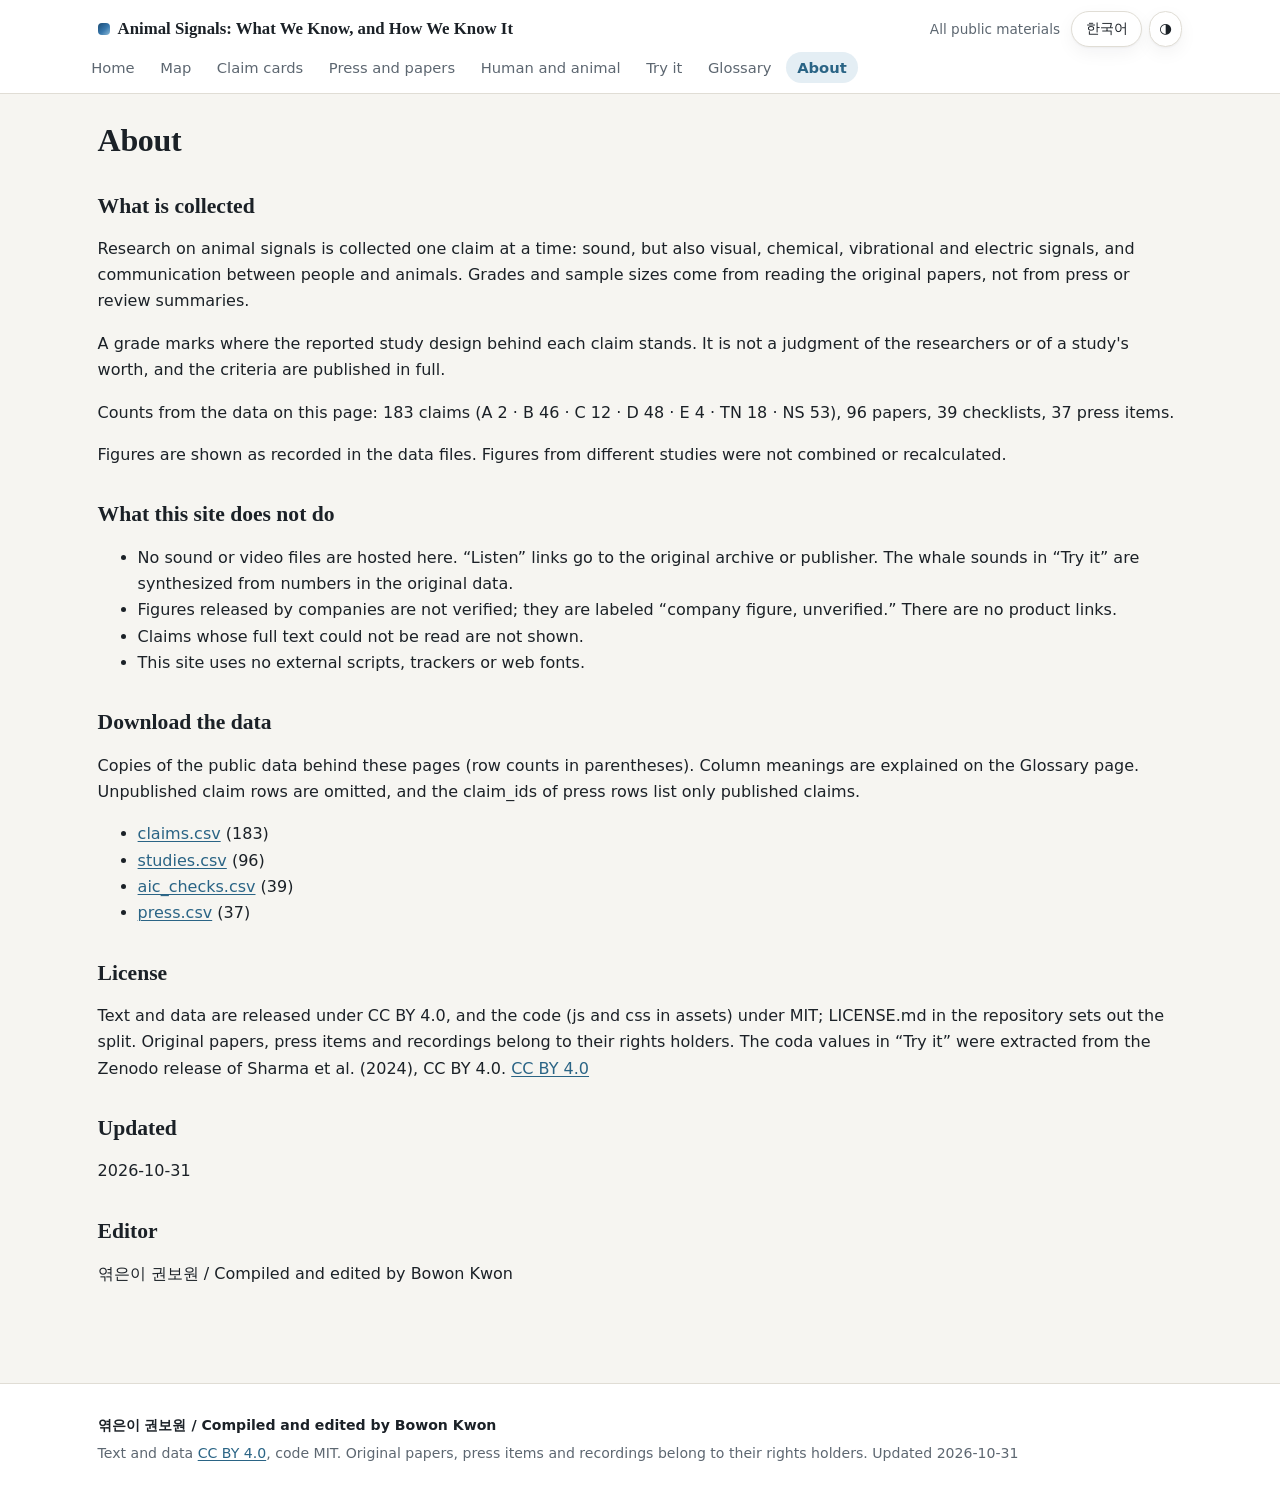
==== commit 547c464c: "Link to the public materials hub in the header" ====
--- a/about.html
+++ b/about.html
@@ -5,14 +5,14 @@
 <meta name="viewport" content="width=device-width, initial-scale=1">
 <title>소개 / About | 동물의 신호, 어디까지 알았나 / Animal Signals</title>
 <link rel="stylesheet" href="assets/site.css">
-<script>(function(){var th;try{th=localStorage.getItem("as-theme")}catch(e){}if(th==="light"||th==="dark"){document.documentElement.setAttribute("data-theme",th)}var l;try{l=localStorage.getItem("as-lang")}catch(e){}if(l!=="ko"&&l!=="en"){l=(navigator.language||"").toLowerCase().indexOf("ko")===0?"ko":"en"}var d=document.documentElement;d.className="lang-"+l;d.lang=l;var tt=d.getAttribute("data-title-"+l);if(tt){document.title=tt}})();</script>
+<script>(function(){var th;try{th=localStorage.getItem("as-theme")}catch(e){}if(th==="light"||th==="dark"){document.documentElement.setAttribute("data-theme",th)}var l=new URLSearchParams(location.search).get("lang");if(l==="ko"||l==="en"){try{localStorage.setItem("as-lang",l)}catch(e){}}else{try{l=localStorage.getItem("as-lang")}catch(e){}}if(l!=="ko"&&l!=="en"){l=(navigator.language||"").toLowerCase().indexOf("ko")===0?"ko":"en"}var d=document.documentElement;d.className="lang-"+l;d.lang=l;var tt=d.getAttribute("data-title-"+l);if(tt){document.title=tt}})();</script>
 
 </head>
 <body>
 <header class="top">
 <div class="wrap toprow">
 <a class="brand" href="index.html"><span class="ko" lang="ko">동물의 신호, 어디까지 알았나</span><span class="en" lang="en">Animal Signals: What We Know, and How We Know It</span></a>
-<div class="btns"><button type="button" id="langbtn" class="langbtn" aria-label="Language / 언어"><span class="ko" lang="en">English</span><span class="en" lang="ko">한국어</span></button>
+<div class="btns"><a class="hub ko" lang="ko" href="https://bowonkwon.github.io/">공개 자료 허브</a><a class="hub en" lang="en" href="https://bowonkwon.github.io/en/">All public materials</a><button type="button" id="langbtn" class="langbtn" aria-label="Language / 언어"><span class="ko" lang="en">English</span><span class="en" lang="ko">한국어</span></button>
 <button type="button" id="themebtn" class="langbtn themebtn" aria-label="밝게/어둡게 / Light or dark" title="밝게/어둡게 · Light/dark">&#9681;</button></div>
 </div>
 <nav class="wrap nav" aria-label="사이트" data-aria-ko="사이트" data-aria-en="Site"><a href="index.html"><span class="ko" lang="ko">처음</span><span class="en" lang="en">Home</span></a><a href="map.html"><span class="ko" lang="ko">지도</span><span class="en" lang="en">Map</span></a><a href="claims.html"><span class="ko" lang="ko">주장 카드</span><span class="en" lang="en">Claim cards</span></a><a href="press.html"><span class="ko" lang="ko">보도와 논문, 나란히</span><span class="en" lang="en">Press and papers</span></a><a href="aic.html"><span class="ko" lang="ko">사람과 동물</span><span class="en" lang="en">Human and animal</span></a><a href="try.html"><span class="ko" lang="ko">직접 해 보기</span><span class="en" lang="en">Try it</span></a><a href="glossary.html"><span class="ko" lang="ko">용어</span><span class="en" lang="en">Glossary</span></a><a href="about.html" aria-current="page"><span class="ko" lang="ko">소개</span><span class="en" lang="en">About</span></a></nav>
--- a/assets/site.css
+++ b/assets/site.css
@@ -36,6 +36,7 @@
 .langbtn:hover{border-color:var(--accent);color:var(--accent)}
 .btns{display:flex;gap:.4rem;align-items:center}
 .themebtn{width:2.1rem;padding:.3rem 0;text-align:center}
+.btns .hub{font-size:.85rem;color:var(--muted);white-space:nowrap;text-decoration:none;margin-right:.3rem}.btns .hub:hover{text-decoration:underline}
 .nav{display:flex;flex-wrap:wrap;gap:.15rem .2rem;padding:.35rem 0 .6rem}
 .nav a{text-decoration:none;color:var(--muted);font-size:.92rem;padding:.22rem .7rem;border-radius:999px;transition:background .15s,color .15s}
 .nav a:hover{background:var(--bg2);color:var(--ink)}
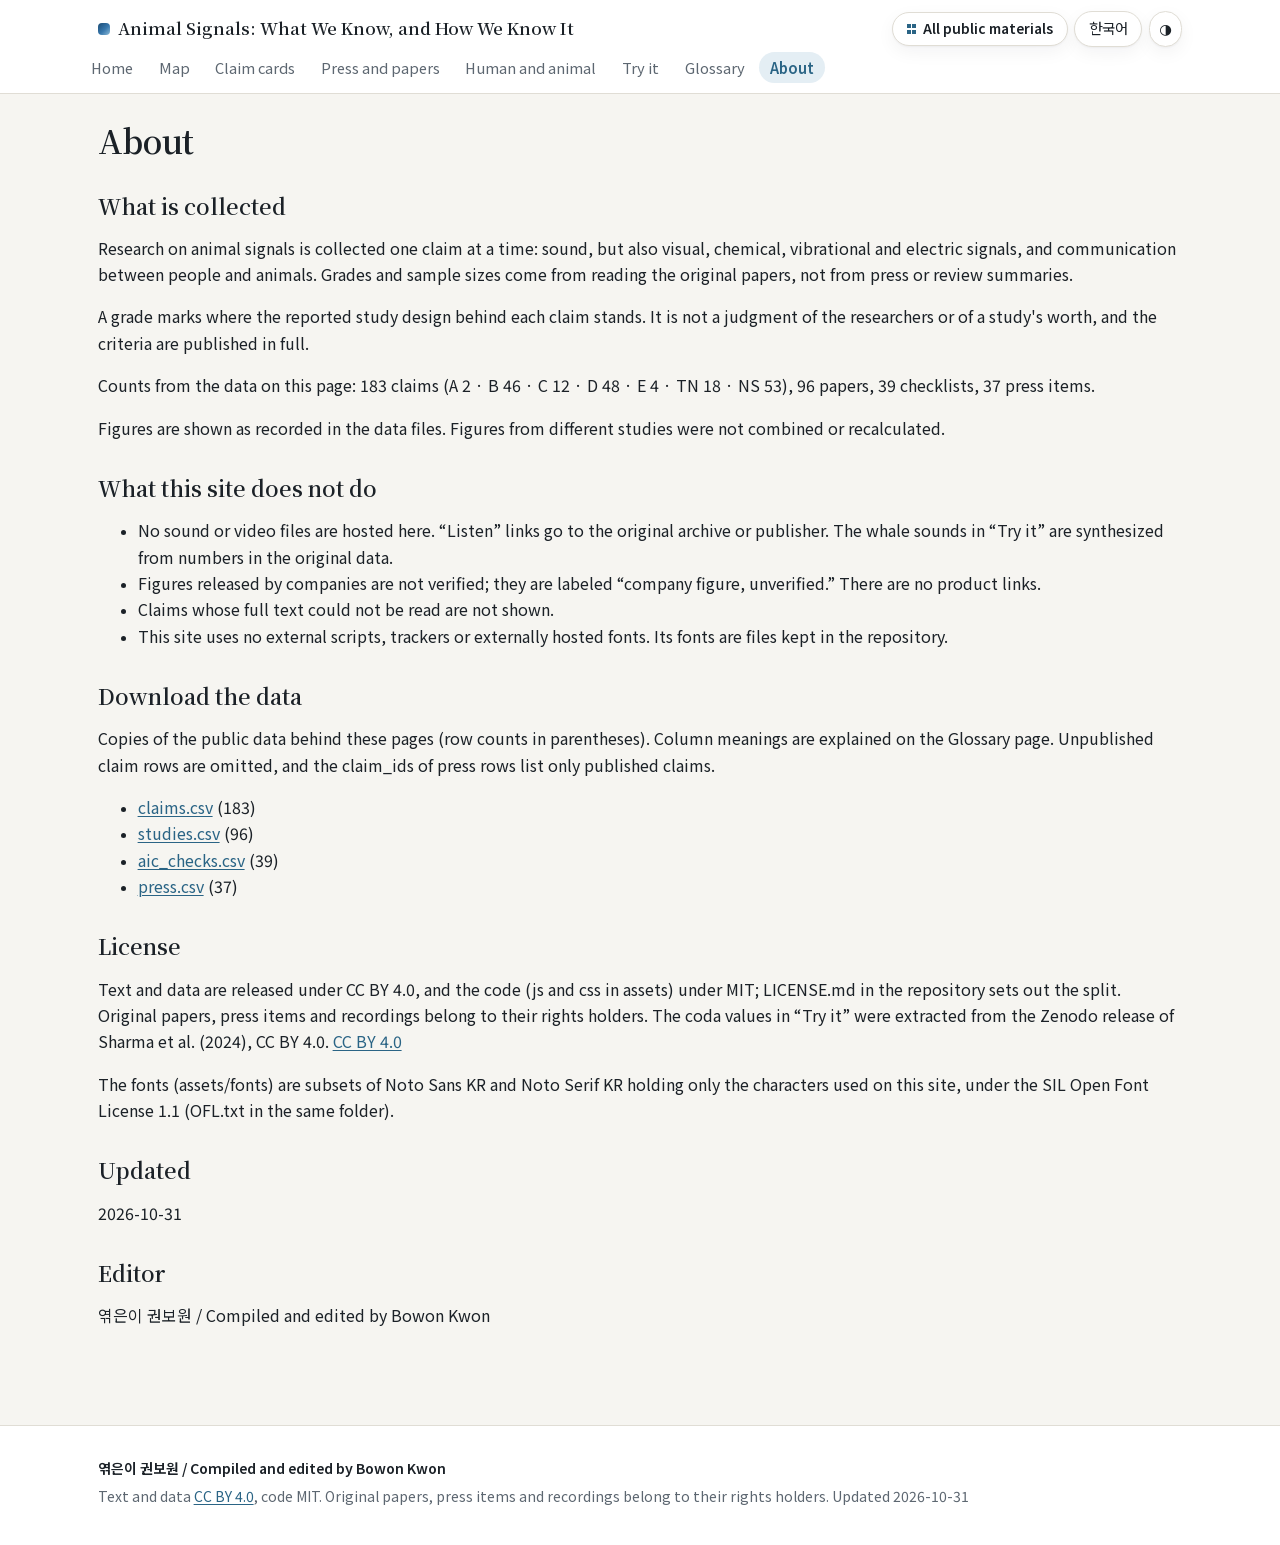
==== commit 76605bb7: "Bundled subset fonts (Noto Sans KR and Noto Serif KR, OFL) so headings and text look the same on eve" ====
--- a/about.html
+++ b/about.html
@@ -29,14 +29,15 @@
 <li><span class="ko" lang="ko">소리·영상 파일을 이 사이트에 올리지 않는다. 「들어 보기」는 원 아카이브나 출판사 페이지로 가는 링크다. 「직접 해 보기」의 고래 소리는 원 데이터의 수치로 만든 합성음이다.</span><span class="en" lang="en">No sound or video files are hosted here. “Listen” links go to the original archive or publisher. The whale sounds in “Try it” are synthesized from numbers in the original data.</span></li>
 <li><span class="ko" lang="ko">회사가 발표한 수치는 검증하지 않았고, 「회사 발표, 미검증」으로만 다룬다. 제품 구매 링크를 두지 않는다.</span><span class="en" lang="en">Figures released by companies are not verified; they are labeled “company figure, unverified.” There are no product links.</span></li>
 <li><span class="ko" lang="ko">원문 본문을 읽지 못한 주장은 싣지 않았다.</span><span class="en" lang="en">Claims whose full text could not be read are not shown.</span></li>
-<li><span class="ko" lang="ko">이 사이트는 외부 스크립트, 추적기, 외부 글꼴을 쓰지 않는다.</span><span class="en" lang="en">This site uses no external scripts, trackers or web fonts.</span></li>
+<li><span class="ko" lang="ko">이 사이트는 외부 스크립트, 추적기, 외부 글꼴을 쓰지 않는다. 글꼴은 저장소에 함께 둔 파일을 쓴다.</span><span class="en" lang="en">This site uses no external scripts, trackers or externally hosted fonts. Its fonts are files kept in the repository.</span></li>
 </ul></section>
 <section><h2><span class="ko" lang="ko">데이터 내려받기</span><span class="en" lang="en">Download the data</span></h2>
 <p><span class="ko" lang="ko">화면을 만든 공개 데이터 사본이다(괄호 안은 행 수). 칸의 뜻은 용어 페이지와 같다. 공개하지 않은 주장 행은 빠져 있고, 보도 행의 짝(claim_ids)도 공개된 주장만 담는다.</span><span class="en" lang="en">Copies of the public data behind these pages (row counts in parentheses). Column meanings are explained on the Glossary page. Unpublished claim rows are omitted, and the claim_ids of press rows list only published claims.</span></p>
 <ul><li><a href="data/claims.csv" download>claims.csv</a> (183)</li><li><a href="data/studies.csv" download>studies.csv</a> (96)</li><li><a href="data/aic_checks.csv" download>aic_checks.csv</a> (39)</li><li><a href="data/press.csv" download>press.csv</a> (37)</li></ul></section>
 <section><h2><span class="ko" lang="ko">라이선스</span><span class="en" lang="en">License</span></h2>
 <p><span class="ko" lang="ko">글과 데이터는 CC BY 4.0, 코드(assets 의 js·css)는 MIT 로 공개한다. 구분은 저장소의 LICENSE.md 에 있다. 원 논문, 보도, 녹음의 권리는 각 권리자에게 있다. 「직접 해 보기」의 코다 데이터는 Sharma et al. (2024) 의 Zenodo 공개본(CC BY 4.0)에서 대표값을 추린 것이다.</span><span class="en" lang="en">Text and data are released under CC BY 4.0, and the code (js and css in assets) under MIT; LICENSE.md in the repository sets out the split. Original papers, press items and recordings belong to their rights holders. The coda values in “Try it” were extracted from the Zenodo release of Sharma et al. (2024), CC BY 4.0.</span>
-<a href="https://creativecommons.org/licenses/by/4.0/" rel="noopener">CC BY 4.0</a></p></section>
+<a href="https://creativecommons.org/licenses/by/4.0/" rel="noopener">CC BY 4.0</a></p>
+<p><span class="ko" lang="ko">글꼴(assets/fonts)은 Noto Sans KR · Noto Serif KR 에서 이 사이트에 쓰인 글자만 남긴 부분집합이고, SIL Open Font License 1.1 을 따른다(같은 폴더의 OFL.txt).</span><span class="en" lang="en">The fonts (assets/fonts) are subsets of Noto Sans KR and Noto Serif KR holding only the characters used on this site, under the SIL Open Font License 1.1 (OFL.txt in the same folder).</span></p></section>
 <section><h2><span class="ko" lang="ko">갱신일</span><span class="en" lang="en">Updated</span></h2><p>2026-10-31</p></section>
 <section><h2><span class="ko" lang="ko">엮은이</span><span class="en" lang="en">Editor</span></h2><p>엮은이 권보원 / Compiled and edited by Bowon Kwon</p></section>
 </main>
--- a/assets/site.css
+++ b/assets/site.css
@@ -2,41 +2,45 @@
 --accent:#2a6485;--accent-tint:#e4eef4;--warm:#b07a3a;
 --gA:#1b4b74;--gB:#3878ad;--gC:#8dbbd8;--gD:#c9dded;--gE:#eaf1f7;--gTN:#596069;--gNS:#d9d9d9;
 --radius:12px;--shadow:0 1px 2px rgba(20,24,30,.04),0 6px 18px rgba(20,24,30,.05);--shadow2:0 2px 4px rgba(20,24,30,.06),0 12px 28px rgba(20,24,30,.09);
---display:"Noto Serif KR","Source Serif 4",Georgia,"Times New Roman",serif}
+--display:"AS Serif","Noto Serif KR","AS Sans","Noto Sans KR",system-ui,-apple-system,"Apple SD Gothic Neo","Malgun Gothic",sans-serif}
+@font-face{font-family:"AS Sans";src:url("fonts/as-sans.woff2") format("woff2");font-weight:400 700;font-display:swap}
+@font-face{font-family:"AS Serif";src:url("fonts/as-serif.woff2") format("woff2");font-weight:600;font-display:swap}
 @media (prefers-color-scheme:dark){:root:not([data-theme=light]){--bg:#1a1c1f;--bg2:#222427;--card:#232529;--ink:#eae8e3;--muted:#b0aea8;--faint:#7c7f84;--line:#34373d;--line2:#2c2f34;
 --accent:#7fa8cf;--accent-tint:#263644;--warm:#d1a35f;--gC:#4f86ad;--gD:#2f5876;--gE:#2a3a48;--gTN:#8a9099;--gNS:#4a4d52;
 --shadow:0 1px 2px rgba(0,0,0,.3),0 6px 18px rgba(0,0,0,.25);--shadow2:0 2px 4px rgba(0,0,0,.35),0 12px 28px rgba(0,0,0,.4)}
-.g-C,.g-D,.g-E{color:#eef3f8!important}.g-NS{background:repeating-linear-gradient(135deg,#4a4d52 0 5px,#3a3d42 5px 10px)!important;color:#eae8e3!important}
-.cell.g-C,.cell.g-D,.cell.g-E{color:#eef3f8}}
+:root:not([data-theme=light]) .g-D,:root:not([data-theme=light]) .g-E{color:#eef3f8!important}:root:not([data-theme=light]) .g-C,:root:not([data-theme=light]) .g-TN{color:#0d151c!important}:root:not([data-theme=light]) .g-NS{background:repeating-linear-gradient(135deg,#4a4d52 0 5px,#3a3d42 5px 10px)!important;color:#eae8e3!important}
+:root:not([data-theme=light]) .cell.g-D,:root:not([data-theme=light]) .cell.g-E{color:#eef3f8}:root:not([data-theme=light]) .cell.g-C,:root:not([data-theme=light]) .cell.g-TN{color:#0d151c}}
 :root[data-theme=dark]{--bg:#1a1c1f;--bg2:#222427;--card:#232529;--ink:#eae8e3;--muted:#b0aea8;--faint:#7c7f84;--line:#34373d;--line2:#2c2f34;
 --accent:#7fa8cf;--accent-tint:#263644;--warm:#d1a35f;--gC:#4f86ad;--gD:#2f5876;--gE:#2a3a48;--gTN:#8a9099;--gNS:#4a4d52;
 --shadow:0 1px 2px rgba(0,0,0,.3),0 6px 18px rgba(0,0,0,.25);--shadow2:0 2px 4px rgba(0,0,0,.35),0 12px 28px rgba(0,0,0,.4)}
-[data-theme=dark] .g-C,[data-theme=dark] .g-D,[data-theme=dark] .g-E{color:#eef3f8!important}[data-theme=dark] .g-NS{background:repeating-linear-gradient(135deg,#4a4d52 0 5px,#3a3d42 5px 10px)!important;color:#eae8e3!important}
-[data-theme=dark] .cell.g-C,[data-theme=dark] .cell.g-D,[data-theme=dark] .cell.g-E{color:#eef3f8}
+[data-theme=dark] .g-D,[data-theme=dark] .g-E{color:#eef3f8!important}[data-theme=dark] .g-C,[data-theme=dark] .g-TN{color:#0d151c!important}[data-theme=dark] .g-NS{background:repeating-linear-gradient(135deg,#4a4d52 0 5px,#3a3d42 5px 10px)!important;color:#eae8e3!important}
+[data-theme=dark] .cell.g-D,[data-theme=dark] .cell.g-E{color:#eef3f8}[data-theme=dark] .cell.g-C,[data-theme=dark] .cell.g-TN{color:#0d151c}
 *{box-sizing:border-box}
 html{font-size:16px;scroll-behavior:smooth}
 body{margin:0;color:var(--ink);background:var(--bg);line-height:1.65;
-font-family:system-ui,-apple-system,"Segoe UI","Apple SD Gothic Neo","Malgun Gothic","Noto Sans KR","Noto Sans CJK KR",sans-serif;word-break:keep-all;overflow-wrap:anywhere;-webkit-font-smoothing:antialiased}
+font-family:"AS Sans","Noto Sans KR",system-ui,-apple-system,"Segoe UI","Apple SD Gothic Neo","Malgun Gothic","Noto Sans CJK KR",sans-serif;word-break:keep-all;overflow-wrap:anywhere;-webkit-font-smoothing:antialiased}
 html.lang-ko .en,html.lang-en .ko{display:none!important}
 [hidden]{display:none!important}
 .sr{position:absolute;width:1px;height:1px;overflow:hidden;clip:rect(0 0 0 0);white-space:nowrap}
 .wrap{max-width:1120px;margin:0 auto;padding:0 1.1rem}
 a{color:var(--accent);text-decoration-thickness:1px;text-underline-offset:2px}
 a:hover{text-decoration-thickness:2px}
-h1{font-family:var(--display);font-weight:600;font-size:2rem;line-height:1.25;letter-spacing:-.01em;margin:1.6rem 0 .7rem}
+h1{font-family:var(--display);font-weight:600;font-size:2rem;line-height:1.25;letter-spacing:-.01em;margin:1.6rem 0 .7rem;text-wrap:balance}
 h2{font-family:var(--display);font-weight:600;font-size:1.35rem;line-height:1.3;margin:2rem 0 .6rem}
 h3{font-size:1.05rem}
 h2+.small,h1+.lead{margin-top:.2rem}
 .top{position:sticky;top:0;z-index:20;background:color-mix(in srgb,var(--card) 90%,transparent);backdrop-filter:blur(10px);-webkit-backdrop-filter:blur(10px);border-bottom:1px solid var(--line)}
 @supports not (color-mix(in srgb,#fff,#000)){.top{background:var(--card)}}
-.toprow{display:flex;justify-content:space-between;align-items:center;gap:1rem;padding-top:.7rem}
+.toprow{display:flex;flex-wrap:wrap;justify-content:space-between;align-items:center;gap:.4rem 1rem;padding-top:.7rem}
 .brand{font-family:var(--display);font-weight:600;font-size:1.05rem;text-decoration:none;color:var(--ink);display:inline-flex;align-items:center;gap:.5rem}
 .brand::before{content:"";width:12px;height:12px;border-radius:4px;background:linear-gradient(135deg,var(--gA),var(--gB) 55%,var(--gC));flex:none}
 .langbtn{border:1px solid var(--line);background:var(--card);color:var(--ink);border-radius:999px;padding:.3rem .85rem;cursor:pointer;font:inherit;font-size:.9rem;box-shadow:var(--shadow);white-space:nowrap;flex:none}
 .langbtn:hover{border-color:var(--accent);color:var(--accent)}
 .btns{display:flex;gap:.4rem;align-items:center}
 .themebtn{width:2.1rem;padding:.3rem 0;text-align:center}
-.btns .hub{font-size:.85rem;color:var(--muted);white-space:nowrap;text-decoration:none;margin-right:.3rem}.btns .hub:hover{text-decoration:underline}
+.btns .hub{display:inline-flex;align-items:center;gap:.42rem;border:1px solid var(--line);background:var(--card);color:var(--ink);border-radius:999px;padding:.3rem .85rem;font-size:.86rem;font-weight:600;white-space:nowrap;text-decoration:none;box-shadow:var(--shadow)}
+.btns .hub::before{content:"";width:.72em;height:.72em;flex:none;background:linear-gradient(var(--accent),var(--accent)) 0 0/42% 42% no-repeat,linear-gradient(var(--accent),var(--accent)) 100% 0/42% 42% no-repeat,linear-gradient(var(--accent),var(--accent)) 0 100%/42% 42% no-repeat,linear-gradient(var(--accent),var(--accent)) 100% 100%/42% 42% no-repeat}
+.btns .hub:hover{border-color:var(--accent);color:var(--accent)}
 .nav{display:flex;flex-wrap:wrap;gap:.15rem .2rem;padding:.35rem 0 .6rem}
 .nav a{text-decoration:none;color:var(--muted);font-size:.92rem;padding:.22rem .7rem;border-radius:999px;transition:background .15s,color .15s}
 .nav a:hover{background:var(--bg2);color:var(--ink)}
@@ -75,9 +79,20 @@
 .blurb{font-size:.92rem;color:var(--muted)}
 .rep{border-top:1px dashed var(--line);margin-top:.6rem;padding-top:.5rem;font-size:.92rem}
 .rep p{margin:.25rem 0}
-.bar{display:flex;height:10px;border-radius:999px;overflow:hidden;background:var(--bg2)}
+.bar{display:flex;height:12px;border-radius:999px;overflow:hidden;background:var(--bg2)}
 .bar .seg{display:block;height:100%}
-.legend{font-size:.8rem;color:var(--muted);margin:.25rem 0}
+.legend{font-size:.8rem;color:var(--muted);margin:.35rem 0 .25rem;display:flex;flex-wrap:wrap;gap:.15rem .7rem}
+.legend .lg{display:inline-flex;align-items:center;gap:.3rem;white-space:nowrap}
+.legend .sw{display:inline-block;width:.72em;height:.72em;border-radius:3px;flex:none}
+.sumbox{background:var(--bg2);border-left:4px solid var(--accent);border-radius:0 var(--radius) var(--radius) 0;padding:.75rem 1.1rem;margin:1rem 0 1.2rem;max-width:54rem}
+.sumbox dl{margin:0;display:grid;grid-template-columns:max-content 1fr;gap:.4rem 1rem}
+.sumbox dt{color:var(--muted);font-size:.86rem;padding-top:.14rem;white-space:nowrap}
+.sumbox dd{margin:0}
+.readnote{font-size:.92rem;max-width:54rem;margin:.5rem 0 1rem}
+.howto{background:var(--card);border:1px solid var(--line);border-radius:var(--radius);padding:.6rem 1rem;margin:.6rem 0 1rem;box-shadow:var(--shadow);border-top:1px solid var(--line)}
+.howto summary{font-weight:600}
+.howto dl{display:grid;grid-template-columns:max-content 1fr;gap:.35rem 1rem;margin:.7rem 0 .3rem;font-size:.92rem}
+.howto dt{font-weight:600}.howto dd{margin:0}
 .tablewrap{position:relative;overflow-x:auto;max-width:100%;background:var(--card);border:1px solid var(--line);border-radius:var(--radius);padding:.6rem;box-shadow:var(--shadow)}
 table.map{border-collapse:separate;border-spacing:3px;min-width:860px;font-size:.88rem}
 .map th,.map td{padding:.38rem .3rem;text-align:center;border-radius:6px}
@@ -145,7 +160,8 @@
 .none{color:var(--muted)}
 @media (max-width:760px){.cols,.prow{grid-template-columns:1fr}.prow>div:not(:first-child){border-left:0;padding-left:0;border-top:1px solid var(--line2);padding-top:.6rem}
 h1{font-size:1.55rem}.hero h1{font-size:1.8rem}.hero .lead{font-size:1.05rem}.claimtext{font-size:1.02rem}.wrap{padding:0 .9rem}
-.brand{font-size:.95rem}.langbtn{padding:.25rem .6rem;font-size:.85rem}.btns{gap:.3rem}}
+.brand{font-size:.95rem}.langbtn{padding:.25rem .6rem;font-size:.85rem}.btns{gap:.3rem}.btns .hub{padding:.25rem .6rem;font-size:.8rem}
+.sumbox dl,.howto dl{grid-template-columns:1fr;gap:.1rem}.sumbox dd,.howto dd{margin-bottom:.5rem}}
 @media print{.nav,.langbtn,.filters,.controls,#ccount,#pcount{display:none!important}
 body{background:#fff}.top{position:static}.card,.prow{break-inside:avoid;border-color:#999;box-shadow:none}
 details>*{display:block}a{color:inherit}
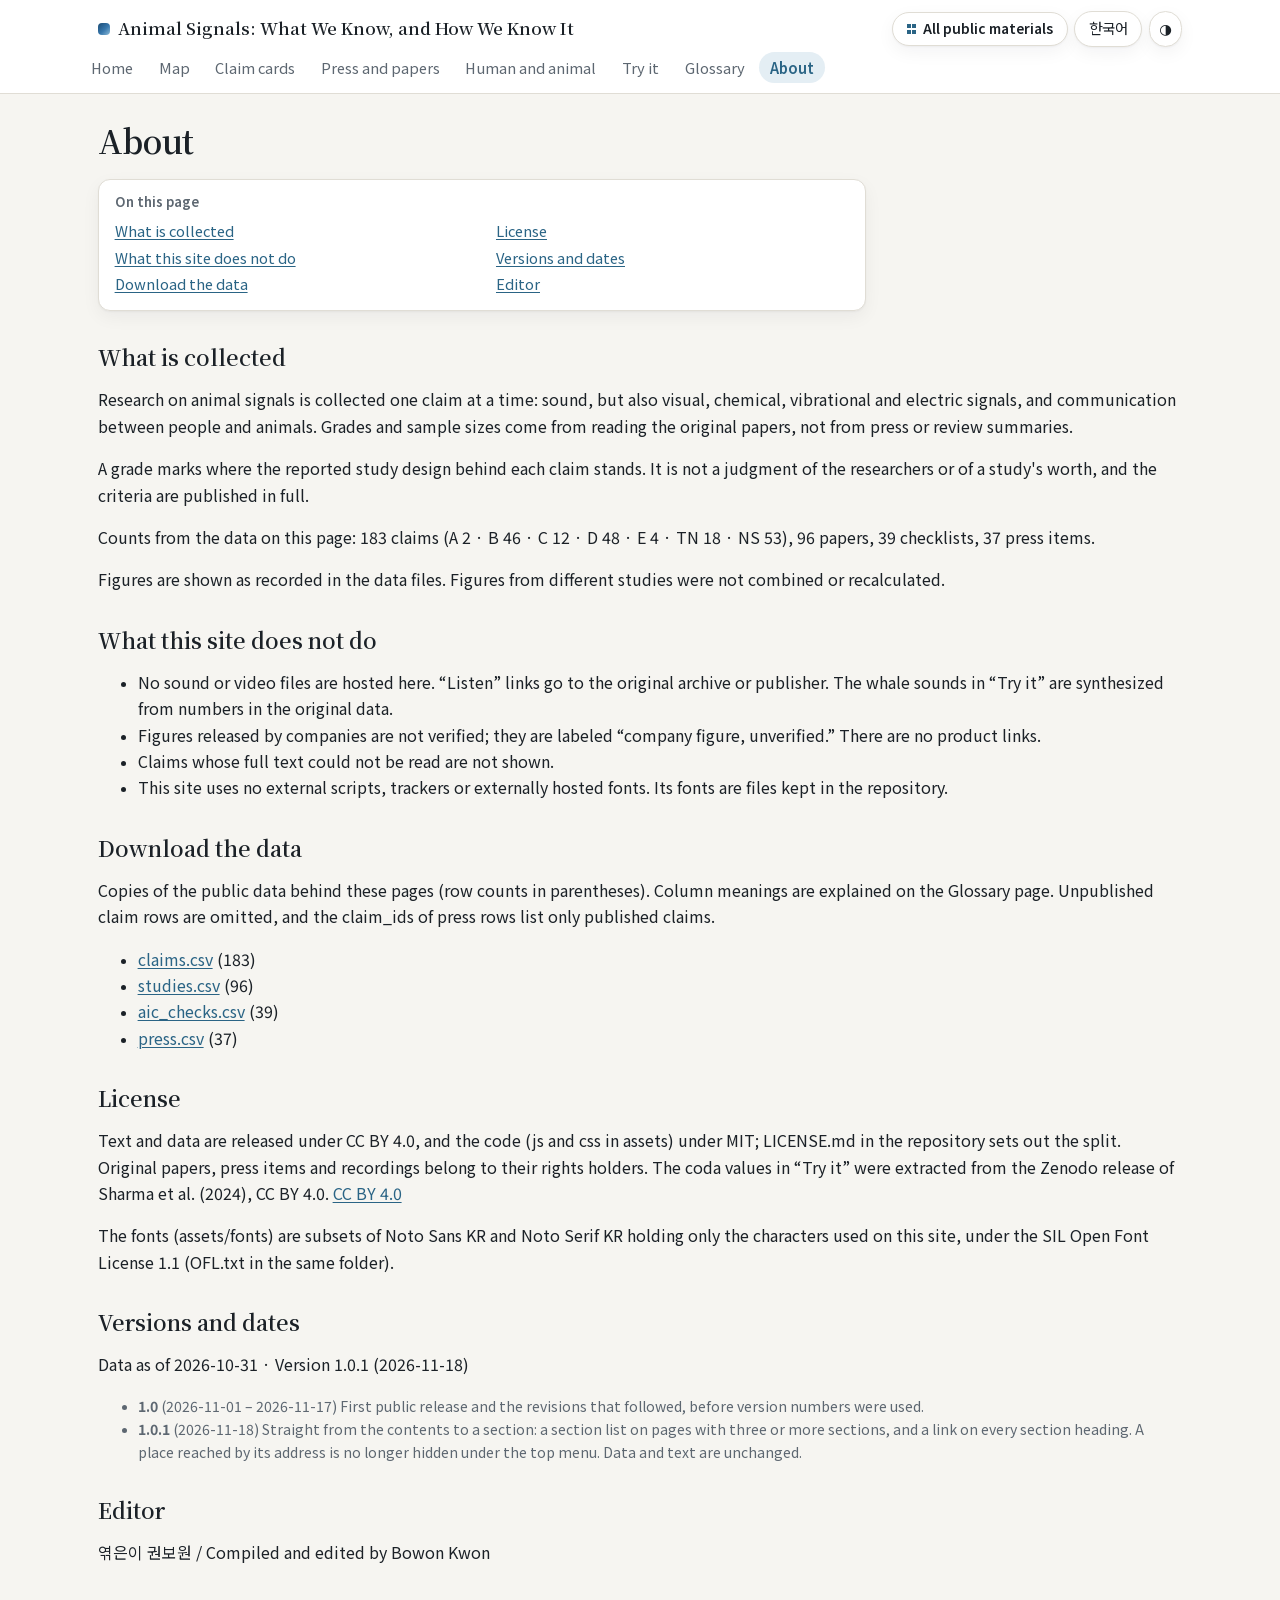
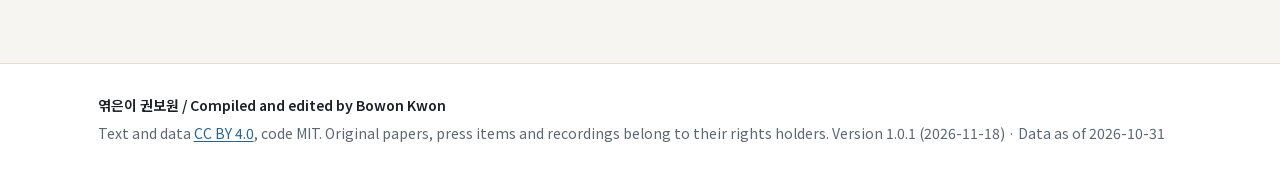
==== commit 34dbbcb5: "1.0.1: version numbers begin (what was published before counts as 1.0); section lists on the About a" ====
--- a/about.html
+++ b/about.html
@@ -19,33 +19,36 @@
 </header>
 <main class="wrap">
 <h1><span class="ko" lang="ko">소개</span><span class="en" lang="en">About</span></h1>
-<section><h2><span class="ko" lang="ko">무엇을 모았나</span><span class="en" lang="en">What is collected</span></h2>
+<nav class="toc" id="toc" aria-label="이 면의 절" data-aria-ko="이 면의 절" data-aria-en="On this page"><b class="ko" lang="ko">이 면의 절</b><b class="en" lang="en">On this page</b><ul><li><a href="#collected"><span class="ko" lang="ko">무엇을 모았나</span><span class="en" lang="en">What is collected</span></a></li><li><a href="#not-done"><span class="ko" lang="ko">하지 않은 것</span><span class="en" lang="en">What this site does not do</span></a></li><li><a href="#download"><span class="ko" lang="ko">데이터 내려받기</span><span class="en" lang="en">Download the data</span></a></li><li><a href="#license"><span class="ko" lang="ko">라이선스</span><span class="en" lang="en">License</span></a></li><li><a href="#versions"><span class="ko" lang="ko">갱신 내역</span><span class="en" lang="en">Versions and dates</span></a></li><li><a href="#editor"><span class="ko" lang="ko">엮은이</span><span class="en" lang="en">Editor</span></a></li></ul></nav>
+<section><h2 id="collected"><span class="ko" lang="ko">무엇을 모았나</span><span class="en" lang="en">What is collected</span><a class="hx" href="#collected" aria-label="‘무엇을 모았나’ 절로 바로 가는 링크" data-aria-ko="‘무엇을 모았나’ 절로 바로 가는 링크" data-aria-en="Link to the section ‘What is collected’">#</a></h2>
 <p><span class="ko" lang="ko">동물의 신호에 관한 연구를 주장 하나씩 나누어 모았다. 소리만이 아니라 시각, 화학, 진동, 전기 신호와 사람과 동물 사이의 소통도 다룬다. 등급과 표본 수는 원 논문을 읽고 매겼고, 보도나 리뷰의 요약으로 매기지 않았다.</span><span class="en" lang="en">Research on animal signals is collected one claim at a time: sound, but also visual, chemical, vibrational and electric signals, and communication between people and animals. Grades and sample sizes come from reading the original papers, not from press or review summaries.</span></p>
 <p><span class="ko" lang="ko">등급은 주장마다 보고된 설계가 어디까지 왔는지를 적은 좌표다. 연구자나 연구의 가치에 대한 판단이 아니며, 매긴 기준은 전부 공개되어 있다.</span><span class="en" lang="en">A grade marks where the reported study design behind each claim stands. It is not a judgment of the researchers or of a study&#x27;s worth, and the criteria are published in full.</span></p>
 <p><span class="ko" lang="ko">이 화면의 집계: 주장 183건(A 2 · B 46 · C 12 · D 48 · E 4 · TN 18 · NS 53), 문헌 96건, 점검표 39건, 보도 37건.</span><span class="en" lang="en">Counts from the data on this page: 183 claims (A 2 · B 46 · C 12 · D 48 · E 4 · TN 18 · NS 53), 96 papers, 39 checklists, 37 press items.</span></p>
 <p><span class="ko" lang="ko">수치는 데이터 파일의 값을 그대로 보인다. 연구마다 다른 수치를 서로 합하거나 다시 계산하지 않았다.</span><span class="en" lang="en">Figures are shown as recorded in the data files. Figures from different studies were not combined or recalculated.</span></p></section>
-<section><h2><span class="ko" lang="ko">하지 않은 것</span><span class="en" lang="en">What this site does not do</span></h2>
+<section><h2 id="not-done"><span class="ko" lang="ko">하지 않은 것</span><span class="en" lang="en">What this site does not do</span><a class="hx" href="#not-done" aria-label="‘하지 않은 것’ 절로 바로 가는 링크" data-aria-ko="‘하지 않은 것’ 절로 바로 가는 링크" data-aria-en="Link to the section ‘What this site does not do’">#</a></h2>
 <ul>
 <li><span class="ko" lang="ko">소리·영상 파일을 이 사이트에 올리지 않는다. 「들어 보기」는 원 아카이브나 출판사 페이지로 가는 링크다. 「직접 해 보기」의 고래 소리는 원 데이터의 수치로 만든 합성음이다.</span><span class="en" lang="en">No sound or video files are hosted here. “Listen” links go to the original archive or publisher. The whale sounds in “Try it” are synthesized from numbers in the original data.</span></li>
 <li><span class="ko" lang="ko">회사가 발표한 수치는 검증하지 않았고, 「회사 발표, 미검증」으로만 다룬다. 제품 구매 링크를 두지 않는다.</span><span class="en" lang="en">Figures released by companies are not verified; they are labeled “company figure, unverified.” There are no product links.</span></li>
 <li><span class="ko" lang="ko">원문 본문을 읽지 못한 주장은 싣지 않았다.</span><span class="en" lang="en">Claims whose full text could not be read are not shown.</span></li>
 <li><span class="ko" lang="ko">이 사이트는 외부 스크립트, 추적기, 외부 글꼴을 쓰지 않는다. 글꼴은 저장소에 함께 둔 파일을 쓴다.</span><span class="en" lang="en">This site uses no external scripts, trackers or externally hosted fonts. Its fonts are files kept in the repository.</span></li>
 </ul></section>
-<section><h2><span class="ko" lang="ko">데이터 내려받기</span><span class="en" lang="en">Download the data</span></h2>
+<section><h2 id="download"><span class="ko" lang="ko">데이터 내려받기</span><span class="en" lang="en">Download the data</span><a class="hx" href="#download" aria-label="‘데이터 내려받기’ 절로 바로 가는 링크" data-aria-ko="‘데이터 내려받기’ 절로 바로 가는 링크" data-aria-en="Link to the section ‘Download the data’">#</a></h2>
 <p><span class="ko" lang="ko">화면을 만든 공개 데이터 사본이다(괄호 안은 행 수). 칸의 뜻은 용어 페이지와 같다. 공개하지 않은 주장 행은 빠져 있고, 보도 행의 짝(claim_ids)도 공개된 주장만 담는다.</span><span class="en" lang="en">Copies of the public data behind these pages (row counts in parentheses). Column meanings are explained on the Glossary page. Unpublished claim rows are omitted, and the claim_ids of press rows list only published claims.</span></p>
 <ul><li><a href="data/claims.csv" download>claims.csv</a> (183)</li><li><a href="data/studies.csv" download>studies.csv</a> (96)</li><li><a href="data/aic_checks.csv" download>aic_checks.csv</a> (39)</li><li><a href="data/press.csv" download>press.csv</a> (37)</li></ul></section>
-<section><h2><span class="ko" lang="ko">라이선스</span><span class="en" lang="en">License</span></h2>
+<section><h2 id="license"><span class="ko" lang="ko">라이선스</span><span class="en" lang="en">License</span><a class="hx" href="#license" aria-label="‘라이선스’ 절로 바로 가는 링크" data-aria-ko="‘라이선스’ 절로 바로 가는 링크" data-aria-en="Link to the section ‘License’">#</a></h2>
 <p><span class="ko" lang="ko">글과 데이터는 CC BY 4.0, 코드(assets 의 js·css)는 MIT 로 공개한다. 구분은 저장소의 LICENSE.md 에 있다. 원 논문, 보도, 녹음의 권리는 각 권리자에게 있다. 「직접 해 보기」의 코다 데이터는 Sharma et al. (2024) 의 Zenodo 공개본(CC BY 4.0)에서 대표값을 추린 것이다.</span><span class="en" lang="en">Text and data are released under CC BY 4.0, and the code (js and css in assets) under MIT; LICENSE.md in the repository sets out the split. Original papers, press items and recordings belong to their rights holders. The coda values in “Try it” were extracted from the Zenodo release of Sharma et al. (2024), CC BY 4.0.</span>
 <a href="https://creativecommons.org/licenses/by/4.0/" rel="noopener">CC BY 4.0</a></p>
 <p><span class="ko" lang="ko">글꼴(assets/fonts)은 Noto Sans KR · Noto Serif KR 에서 이 사이트에 쓰인 글자만 남긴 부분집합이고, SIL Open Font License 1.1 을 따른다(같은 폴더의 OFL.txt).</span><span class="en" lang="en">The fonts (assets/fonts) are subsets of Noto Sans KR and Noto Serif KR holding only the characters used on this site, under the SIL Open Font License 1.1 (OFL.txt in the same folder).</span></p></section>
-<section><h2><span class="ko" lang="ko">갱신일</span><span class="en" lang="en">Updated</span></h2><p>2026-10-31</p></section>
-<section><h2><span class="ko" lang="ko">엮은이</span><span class="en" lang="en">Editor</span></h2><p>엮은이 권보원 / Compiled and edited by Bowon Kwon</p></section>
+<section><h2 id="versions"><span class="ko" lang="ko">갱신 내역</span><span class="en" lang="en">Versions and dates</span><a class="hx" href="#versions" aria-label="‘갱신 내역’ 절로 바로 가는 링크" data-aria-ko="‘갱신 내역’ 절로 바로 가는 링크" data-aria-en="Link to the section ‘Versions and dates’">#</a></h2><p><span class="ko" lang="ko">자료 기준일</span><span class="en" lang="en">Data as of</span> 2026-10-31 · <span class="ko" lang="ko">판</span><span class="en" lang="en">Version</span> 1.0.1 (2026-11-18)</p>
+<ul class="small"><li><b>1.0</b> (2026-11-01 – 2026-11-17) <span class="ko" lang="ko">첫 공개와 그 뒤의 고침. 판 번호를 붙이기 전이다.</span><span class="en" lang="en">First public release and the revisions that followed, before version numbers were used.</span></li><li><b>1.0.1</b> (2026-11-18) <span class="ko" lang="ko">목차에서 절로 바로 가기. 절이 셋 이상인 면에 절 목록을 두고, 절 제목마다 바로가기 링크를 달았다. 주소로 바로 간 자리가 위쪽 메뉴에 가리지 않는다. 데이터와 글은 그대로다.</span><span class="en" lang="en">Straight from the contents to a section: a section list on pages with three or more sections, and a link on every section heading. A place reached by its address is no longer hidden under the top menu. Data and text are unchanged.</span></li></ul></section>
+<section><h2 id="editor"><span class="ko" lang="ko">엮은이</span><span class="en" lang="en">Editor</span><a class="hx" href="#editor" aria-label="‘엮은이’ 절로 바로 가는 링크" data-aria-ko="‘엮은이’ 절로 바로 가는 링크" data-aria-en="Link to the section ‘Editor’">#</a></h2><p>엮은이 권보원 / Compiled and edited by Bowon Kwon</p></section>
+<a class="totoc" href="#toc" aria-label="이 면의 절 목록으로" data-aria-ko="이 면의 절 목록으로" data-aria-en="Back to the section list of this page"><span class="ko" lang="ko">↑ 목차</span><span class="en" lang="en">↑ Contents</span></a>
 </main>
 <footer class="foot">
 <div class="wrap">
 <p class="credit">엮은이 권보원 / Compiled and edited by Bowon Kwon</p>
 <p><span class="ko" lang="ko">글과 데이터 <a href="https://creativecommons.org/licenses/by/4.0/" rel="noopener">CC BY 4.0</a>, 코드 MIT. 원 논문·보도·녹음의 권리는 각 권리자에게 있다.</span><span class="en" lang="en">Text and data <a href="https://creativecommons.org/licenses/by/4.0/" rel="noopener">CC BY 4.0</a>, code MIT. Original papers, press items and recordings belong to their rights holders.</span>
-<span class="ko" lang="ko">갱신일</span><span class="en" lang="en">Updated</span> 2026-10-31</p>
+<span class="ko" lang="ko">판</span><span class="en" lang="en">Version</span> 1.0.1 (2026-11-18) · <span class="ko" lang="ko">자료 기준일</span><span class="en" lang="en">Data as of</span> 2026-10-31</p>
 </div>
 </footer>
 <script src="assets/site.js"></script>
--- a/assets/site.css
+++ b/assets/site.css
@@ -52,11 +52,14 @@
 .hero{padding:1.4rem 0 .4rem}
 .hero h1{font-size:clamp(2rem,4.2vw,2.7rem);margin:.6rem 0 .8rem}
 .hero .lead{font-size:1.18rem;line-height:1.6}
-.stats{display:grid;grid-template-columns:repeat(auto-fit,minmax(150px,1fr));gap:.7rem;margin:1.3rem 0 .4rem}
+.stats{display:grid;grid-template-columns:repeat(auto-fit,minmax(min(150px,100%),1fr));grid-auto-rows:1fr;gap:.7rem;margin:1.3rem 0 .4rem}
 .stats a,.stats div{display:flex;flex-direction:column;background:var(--card);border:1px solid var(--line);border-radius:var(--radius);padding:.8rem 1rem;text-decoration:none;color:inherit;box-shadow:var(--shadow);transition:transform .15s,box-shadow .15s}
 .stats a:hover{transform:translateY(-2px);box-shadow:var(--shadow2)}
 .stats .n{font-family:var(--display);font-size:1.9rem;font-weight:600;line-height:1.1;color:var(--accent);font-variant-numeric:tabular-nums}
 .stats small{color:var(--muted);font-size:.85rem;margin-top:.2rem}
+.stats .tilegloss{display:block;font-size:.78rem;color:var(--muted);margin-top:.15rem;line-height:1.4}
+a.term{color:inherit;text-decoration:underline dotted;text-decoration-thickness:1px;text-underline-offset:.18em}
+a.term:hover,a.term:focus-visible{color:var(--accent)}
 .foot{border-top:1px solid var(--line);margin-top:3rem;padding:1.6rem 0 2rem;font-size:.88rem;color:var(--muted);background:var(--card)}
 .foot p{margin:.3rem 0}
 .credit{font-weight:600;color:var(--ink)}
@@ -66,9 +69,9 @@
 .g-TN{background:var(--gTN);color:#fff}
 .g-NS{background:repeating-linear-gradient(135deg,#e6e6e6 0 5px,#d2d2d2 5px 10px);color:#222}
 .gradeline{display:inline}
-.gradelist{list-style:none;padding:0;display:grid;grid-template-columns:repeat(auto-fit,minmax(300px,1fr));gap:.3rem .9rem;margin:.6rem 0}
+.gradelist{list-style:none;padding:0;display:grid;grid-template-columns:repeat(auto-fit,minmax(min(300px,100%),1fr));gap:.3rem .9rem;margin:.6rem 0}
 .gradelist li{margin:.15rem 0;display:flex;align-items:center;gap:.5rem}
-.grid{display:grid;grid-template-columns:repeat(auto-fill,minmax(260px,1fr));gap:1rem}
+.grid{display:grid;grid-template-columns:repeat(auto-fill,minmax(min(260px,100%),1fr));gap:1rem}
 .card{background:var(--card);border:1px solid var(--line);border-radius:var(--radius);padding:1rem 1.15rem;margin:0 0 1rem;box-shadow:var(--shadow)}
 .chcard{display:flex;flex-direction:column;transition:transform .15s,box-shadow .15s}
 .chcard:hover{transform:translateY(-2px);box-shadow:var(--shadow2)}
@@ -105,6 +108,7 @@
 .maplegend{list-style:none;padding:0;display:flex;flex-wrap:wrap;gap:.35rem 1.1rem;font-size:.85rem;margin:.6rem 0 .9rem}
 .cell-sw{display:inline-block;min-width:1.9em;text-align:center;border-radius:6px;font-weight:700;font-size:.8rem;padding:.05em .4em}
 .cell-sw.empty{background:var(--bg2);height:1.3em;vertical-align:middle}
+.cell-sw.empty::before{content:"\00b7";color:var(--faint)}
 .filters{display:flex;flex-wrap:wrap;gap:.5rem 1rem;background:var(--card);border:1px solid var(--line);border-radius:var(--radius);padding:.75rem 1rem;margin:.9rem 0;box-shadow:var(--shadow)}
 .filters label{font-size:.82rem;color:var(--muted);display:flex;flex-direction:column;gap:.15rem}
 .filters select,.filters input{font:inherit;font-size:.92rem;color:var(--ink);background:var(--bg);border:1px solid var(--line);border-radius:8px;padding:.3rem .5rem;max-width:16rem}
@@ -166,3 +170,17 @@
 body{background:#fff}.top{position:static}.card,.prow{break-inside:avoid;border-color:#999;box-shadow:none}
 details>*{display:block}a{color:inherit}
 .g-A,.g-B,.g-C,.g-D,.g-E,.g-TN,.g-NS{-webkit-print-color-adjust:exact;print-color-adjust:exact}}
+h2[id],section[id],dt[id],article[id],nav.toc{scroll-margin-top:var(--hh,6.9rem)}
+@media (max-width:859px){h2[id],section[id],dt[id],article[id],nav.toc{scroll-margin-top:var(--hh,9.1rem)}}
+@media (max-width:479px){h2[id],section[id],dt[id],article[id],nav.toc{scroll-margin-top:var(--hh,12.8rem)}}
+@media (max-width:360px){h2[id],section[id],dt[id],article[id],nav.toc{scroll-margin-top:var(--hh,14.9rem)}}
+.hx{margin-left:.45rem;font-family:"AS Sans","Noto Sans KR",system-ui,sans-serif;font-size:.8em;font-weight:400;color:var(--muted);text-decoration:none;opacity:0;transition:opacity .15s}
+.hx:hover{color:var(--accent)}h2:hover .hx,.hx:focus-visible{opacity:1}@media (hover:none){.hx{opacity:.6}}
+nav.toc{border:1px solid var(--line);border-radius:var(--radius);background:var(--card);box-shadow:var(--shadow);padding:.7rem 1rem .8rem;margin:1.2rem 0 .2rem;font-size:.92rem;max-width:48rem}
+nav.toc b{display:block;font-size:.84rem;font-weight:600;color:var(--muted);margin-bottom:.3rem}
+nav.toc ul{list-style:none;margin:0;padding:0;columns:2;column-gap:1.8rem}nav.toc li{margin:0;padding:.14rem 0;break-inside:avoid;line-height:1.5}
+@media (max-width:640px){nav.toc ul{columns:1}}
+.totoc{position:fixed;right:.9rem;bottom:.9rem;z-index:6;font-size:.84rem;font-weight:600;line-height:1;color:var(--ink);background:var(--card);border:1px solid var(--line);border-radius:999px;padding:.55rem .85rem;box-shadow:var(--shadow);text-decoration:none}
+.totoc:hover{border-color:var(--accent);color:var(--accent)}
+[data-nav] .totoc{opacity:0;visibility:hidden;transition:opacity .15s,visibility .15s}[data-nav] .totoc.show{opacity:1;visibility:visible}
+@media print{.totoc,.hx{display:none!important}}
